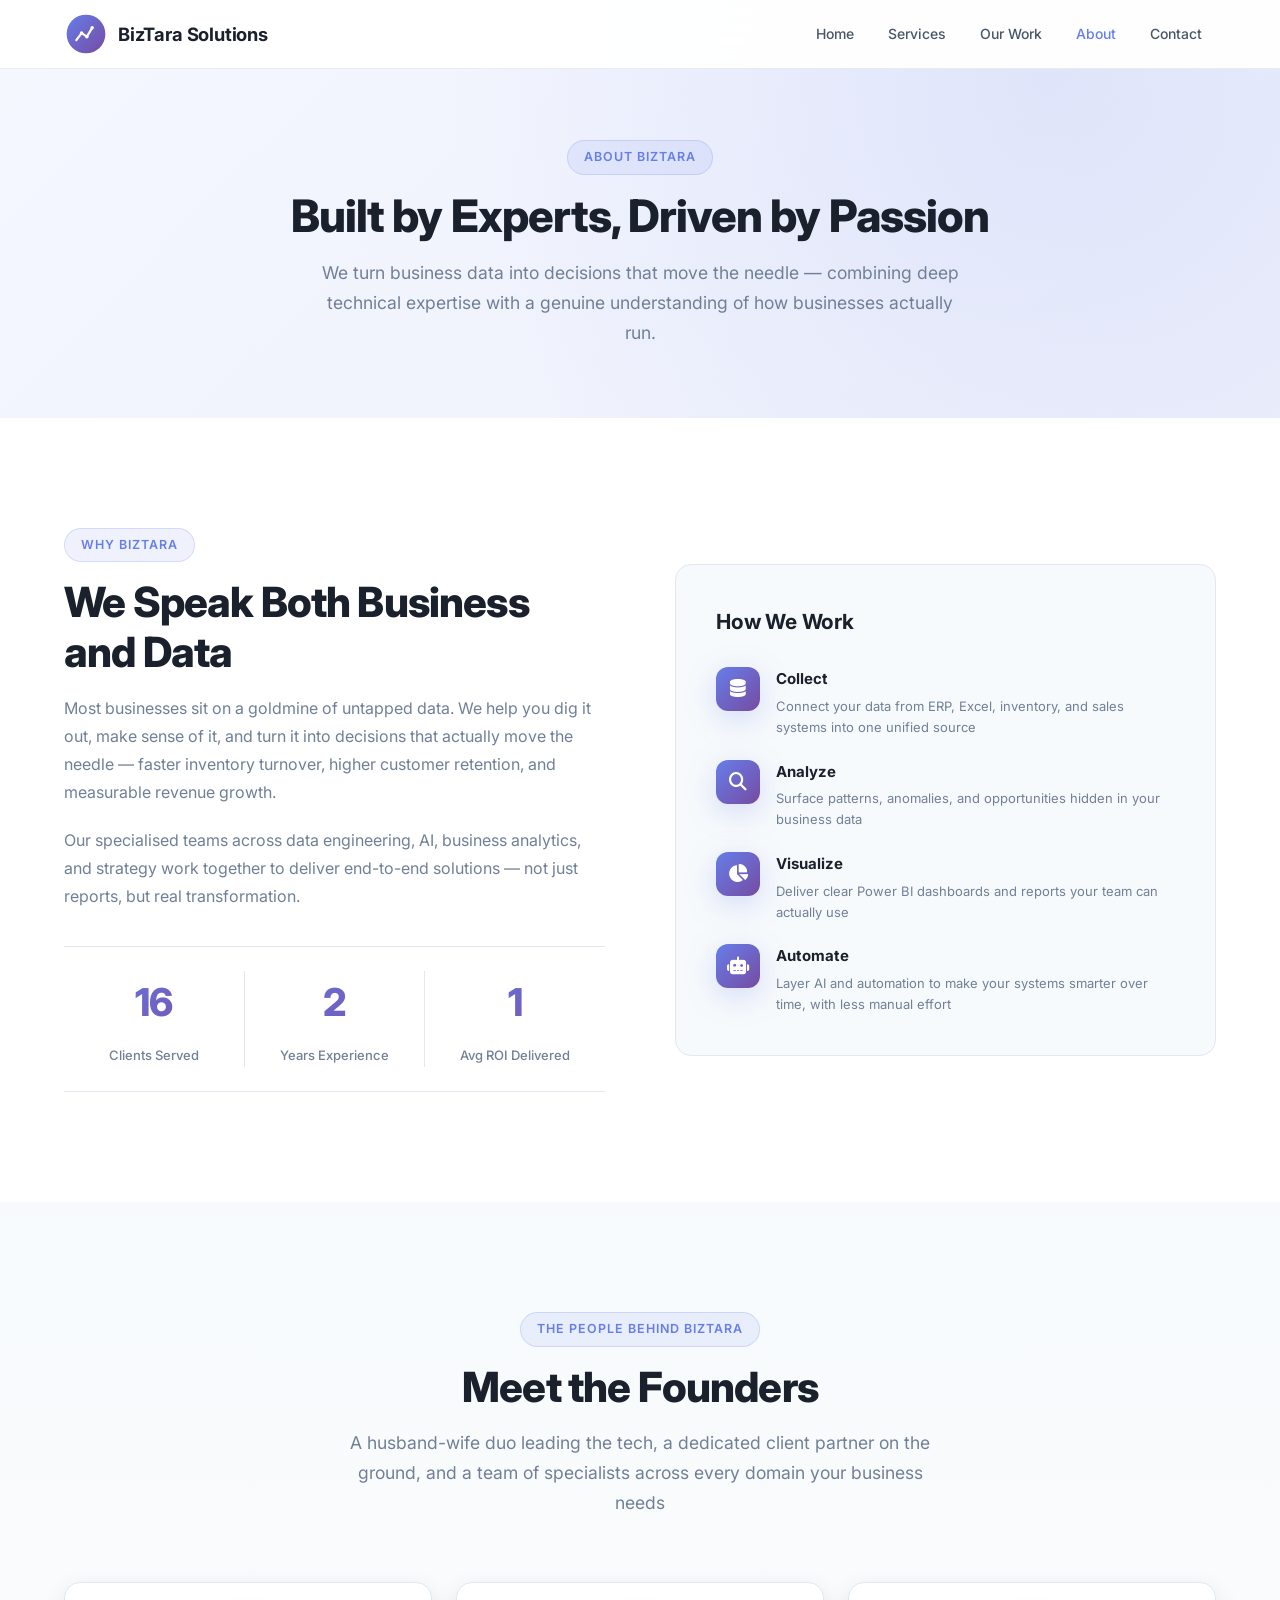
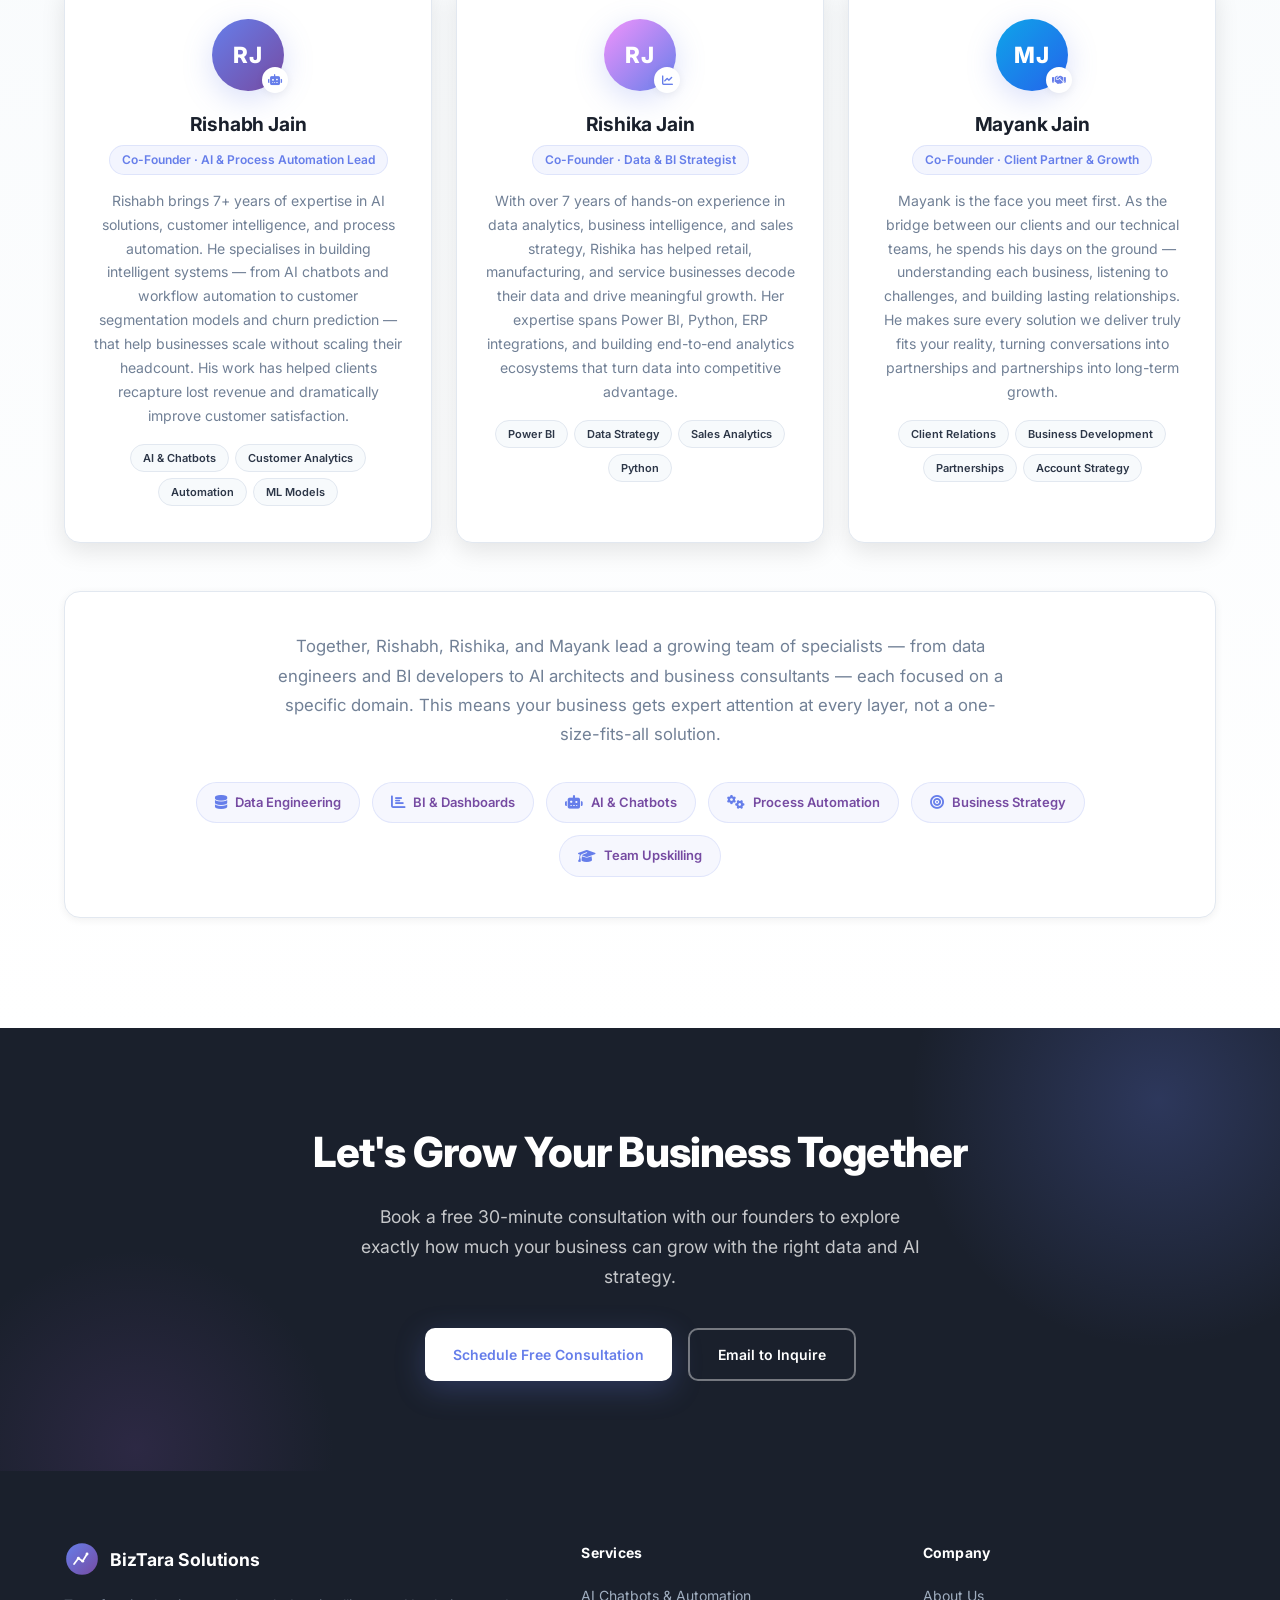
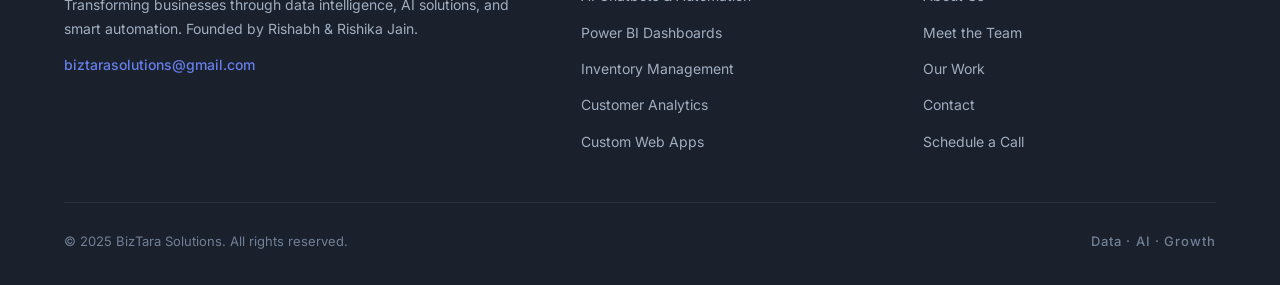
==== about.html @ c21afff1 "Split single-page site into 5 dedicated pages - New pages: services.html, work.html, about.html, con" ====
<!DOCTYPE html>
<html lang="en">
<head>
    <meta charset="UTF-8">
    <meta name="viewport" content="width=device-width, initial-scale=1.0">
    <title>About - BizTara Solutions</title>
    <meta name="description" content="Meet BizTara Solutions — founded by Rishabh, Rishika & Mayank Jain. A husband-wife tech duo and a dedicated client partner, backed by specialists in data, AI, BI, and automation.">
    <meta name="keywords" content="about BizTara, Rishabh Jain, Rishika Jain, Mayank Jain, data team, business intelligence experts, AI consultants">

    <meta property="og:type" content="website">
    <meta property="og:url" content="https://biztarasolutions.com/about.html">
    <meta property="og:title" content="About - BizTara Solutions">
    <meta property="og:description" content="Built by experts, driven by passion — the people and approach behind BizTara Solutions.">
    <meta property="og:site_name" content="BizTara Solutions">

    <link rel="icon" type="image/svg+xml" href="assets/logo.svg">
    <link rel="canonical" href="https://biztarasolutions.com/about.html">

    <link rel="stylesheet" href="css/style.css">
    <link href="https://fonts.googleapis.com/css2?family=Inter:wght@300;400;500;600;700;800&display=swap" rel="stylesheet">
    <link rel="stylesheet" href="https://cdnjs.cloudflare.com/ajax/libs/font-awesome/6.4.0/css/all.min.css">
</head>
<body>

    <!-- Navigation -->
    <nav class="navbar">
        <div class="nav-container">
            <a href="index.html" class="nav-logo">
                <div class="logo-icon">
                    <svg width="44" height="44" viewBox="0 0 50 50" xmlns="http://www.w3.org/2000/svg">
                        <defs>
                            <linearGradient id="navLogoGrad" x1="0%" y1="0%" x2="100%" y2="100%">
                                <stop offset="0%" style="stop-color:#667eea"/>
                                <stop offset="100%" style="stop-color:#764ba2"/>
                            </linearGradient>
                        </defs>
                        <circle cx="25" cy="25" r="22" fill="url(#navLogoGrad)"/>
                        <path d="M14 32 L20 24 L26 28 L32 18" stroke="#ffffff" stroke-width="2.5" fill="none" stroke-linecap="round" stroke-linejoin="round"/>
                        <circle cx="20" cy="24" r="2" fill="#ffffff"/>
                        <circle cx="26" cy="28" r="2" fill="#ffffff"/>
                        <circle cx="32" cy="18" r="2" fill="#ffffff"/>
                    </svg>
                </div>
                <span class="company-name">BizTara Solutions</span>
            </a>
            <ul class="nav-menu">
                <li class="nav-item"><a href="index.html" class="nav-link">Home</a></li>
                <li class="nav-item"><a href="services.html" class="nav-link">Services</a></li>
                <li class="nav-item"><a href="work.html" class="nav-link">Our Work</a></li>
                <li class="nav-item"><a href="about.html" class="nav-link active">About</a></li>
                <li class="nav-item"><a href="contact.html" class="nav-link">Contact</a></li>
            </ul>
            <div class="nav-toggle">
                <span class="bar"></span>
                <span class="bar"></span>
                <span class="bar"></span>
            </div>
        </div>
    </nav>

    <!-- Page Hero -->
    <section class="page-hero">
        <div class="container">
            <div class="section-badge">About BizTara</div>
            <h1>Built by Experts, Driven by Passion</h1>
            <p>We turn business data into decisions that move the needle — combining deep technical expertise with a genuine understanding of how businesses actually run.</p>
        </div>
    </section>

    <!-- About Section -->
    <section id="about" class="about">
        <div class="container">
            <div class="about-content">
                <div class="about-text">
                    <div class="section-badge">Why BizTara</div>
                    <h2 class="section-title">We Speak Both Business and Data</h2>
                    <p class="about-description">
                        Most businesses sit on a goldmine of untapped data. We help you dig it out, make sense of it,
                        and turn it into decisions that actually move the needle — faster inventory turnover,
                        higher customer retention, and measurable revenue growth.
                    </p>
                    <p class="about-description">
                        Our specialised teams across data engineering, AI, business analytics, and strategy work
                        together to deliver end-to-end solutions — not just reports, but real transformation.
                    </p>
                    <div class="about-stats">
                        <div class="stat-item">
                            <span class="stat-number">50+</span>
                            <span class="stat-label">Clients Served</span>
                        </div>
                        <div class="stat-item">
                            <span class="stat-number">7+</span>
                            <span class="stat-label">Years Experience</span>
                        </div>
                        <div class="stat-item">
                            <span class="stat-number">3x</span>
                            <span class="stat-label">Avg ROI Delivered</span>
                        </div>
                    </div>
                </div>

                <div class="about-visual">
                    <div class="about-card">
                        <h3>How We Work</h3>
                        <div class="approach-steps">
                            <div class="step">
                                <div class="step-icon"><i class="fas fa-database"></i></div>
                                <div class="step-content">
                                    <h4>Collect</h4>
                                    <p>Connect your data from ERP, Excel, inventory, and sales systems into one unified source</p>
                                </div>
                            </div>
                            <div class="step">
                                <div class="step-icon"><i class="fas fa-search"></i></div>
                                <div class="step-content">
                                    <h4>Analyze</h4>
                                    <p>Surface patterns, anomalies, and opportunities hidden in your business data</p>
                                </div>
                            </div>
                            <div class="step">
                                <div class="step-icon"><i class="fas fa-chart-pie"></i></div>
                                <div class="step-content">
                                    <h4>Visualize</h4>
                                    <p>Deliver clear Power BI dashboards and reports your team can actually use</p>
                                </div>
                            </div>
                            <div class="step">
                                <div class="step-icon"><i class="fas fa-robot"></i></div>
                                <div class="step-content">
                                    <h4>Automate</h4>
                                    <p>Layer AI and automation to make your systems smarter over time, with less manual effort</p>
                                </div>
                            </div>
                        </div>
                    </div>
                </div>
            </div>
        </div>
    </section>

    <!-- Founders & Team Section -->
    <section id="team" class="founders">
        <div class="container">
            <div class="section-header">
                <div class="section-badge">The People Behind BizTara</div>
                <h2 class="section-title">Meet the Founders</h2>
                <p class="section-subtitle">
                    A husband-wife duo leading the tech, a dedicated client partner on the ground, and a team of specialists across every domain your business needs
                </p>
            </div>

            <div class="founders-grid">
                <div class="founder-card">
                    <div class="founder-avatar">
                        <div class="avatar-initials">RJ</div>
                        <div class="founder-badge-icon"><i class="fas fa-robot"></i></div>
                    </div>
                    <div class="founder-info">
                        <h3>Rishabh Jain</h3>
                        <span class="founder-title">Co-Founder · AI & Process Automation Lead</span>
                        <p class="founder-bio">
                            Rishabh brings 7+ years of expertise in AI solutions, customer intelligence, and process automation.
                            He specialises in building intelligent systems — from AI chatbots and workflow automation to customer
                            segmentation models and churn prediction — that help businesses scale without scaling their headcount.
                            His work has helped clients recapture lost revenue and dramatically improve customer satisfaction.
                        </p>
                        <div class="founder-skills">
                            <span>AI & Chatbots</span>
                            <span>Customer Analytics</span>
                            <span>Automation</span>
                            <span>ML Models</span>
                        </div>
                    </div>
                </div>

                <div class="founder-card">
                    <div class="founder-avatar">
                        <div class="avatar-initials ri">RJ</div>
                        <div class="founder-badge-icon"><i class="fas fa-chart-line"></i></div>
                    </div>
                    <div class="founder-info">
                        <h3>Rishika Jain</h3>
                        <span class="founder-title">Co-Founder · Data & BI Strategist</span>
                        <p class="founder-bio">
                            With over 7 years of hands-on experience in data analytics, business intelligence, and sales strategy,
                            Rishika has helped retail, manufacturing, and service businesses decode their data and drive meaningful
                            growth. Her expertise spans Power BI, Python, ERP integrations, and building end-to-end analytics
                            ecosystems that turn data into competitive advantage.
                        </p>
                        <div class="founder-skills">
                            <span>Power BI</span>
                            <span>Data Strategy</span>
                            <span>Sales Analytics</span>
                            <span>Python</span>
                        </div>
                    </div>
                </div>

                <div class="founder-card">
                    <div class="founder-avatar">
                        <div class="avatar-initials ma">MJ</div>
                        <div class="founder-badge-icon"><i class="fas fa-handshake"></i></div>
                    </div>
                    <div class="founder-info">
                        <h3>Mayank Jain</h3>
                        <span class="founder-title">Co-Founder · Client Partner & Growth</span>
                        <p class="founder-bio">
                            Mayank is the face you meet first. As the bridge between our clients and our technical teams,
                            he spends his days on the ground — understanding each business, listening to challenges, and
                            building lasting relationships. He makes sure every solution we deliver truly fits your reality,
                            turning conversations into partnerships and partnerships into long-term growth.
                        </p>
                        <div class="founder-skills">
                            <span>Client Relations</span>
                            <span>Business Development</span>
                            <span>Partnerships</span>
                            <span>Account Strategy</span>
                        </div>
                    </div>
                </div>
            </div>

            <div class="team-intro">
                <p class="team-intro-text">
                    Together, Rishabh, Rishika, and Mayank lead a growing team of specialists — from data engineers and
                    BI developers to AI architects and business consultants — each focused on a specific domain. This means
                    your business gets expert attention at every layer, not a one-size-fits-all solution.
                </p>
                <div class="team-domains">
                    <div class="domain-chip"><i class="fas fa-database"></i> Data Engineering</div>
                    <div class="domain-chip"><i class="fas fa-chart-bar"></i> BI & Dashboards</div>
                    <div class="domain-chip"><i class="fas fa-robot"></i> AI & Chatbots</div>
                    <div class="domain-chip"><i class="fas fa-cogs"></i> Process Automation</div>
                    <div class="domain-chip"><i class="fas fa-bullseye"></i> Business Strategy</div>
                    <div class="domain-chip"><i class="fas fa-graduation-cap"></i> Team Upskilling</div>
                </div>
            </div>
        </div>
    </section>

    <!-- CTA Section -->
    <section class="consultation-cta">
        <div class="container">
            <div class="cta-content">
                <h2>Let's Grow Your Business Together</h2>
                <p>Book a free 30-minute consultation with our founders to explore exactly how much your business can grow with the right data and AI strategy.</p>
                <div class="cta-buttons">
                    <a href="contact.html#booking-embed" class="btn btn-primary">Schedule Free Consultation</a>
                    <a href="mailto:biztarasolutions@gmail.com" class="btn btn-secondary">Email to Inquire</a>
                </div>
            </div>
        </div>
    </section>

    <!-- Footer -->
    <footer class="footer">
        <div class="container">
            <div class="footer-content">
                <div class="footer-section footer-brand">
                    <div class="footer-logo">
                        <svg width="36" height="36" viewBox="0 0 50 50" xmlns="http://www.w3.org/2000/svg">
                            <defs>
                                <linearGradient id="footerLogoGrad" x1="0%" y1="0%" x2="100%" y2="100%">
                                    <stop offset="0%" style="stop-color:#667eea"/>
                                    <stop offset="100%" style="stop-color:#764ba2"/>
                                </linearGradient>
                            </defs>
                            <circle cx="25" cy="25" r="22" fill="url(#footerLogoGrad)"/>
                            <path d="M14 32 L20 24 L26 28 L32 18" stroke="#ffffff" stroke-width="2.5" fill="none" stroke-linecap="round" stroke-linejoin="round"/>
                            <circle cx="20" cy="24" r="2" fill="#ffffff"/>
                            <circle cx="26" cy="28" r="2" fill="#ffffff"/>
                            <circle cx="32" cy="18" r="2" fill="#ffffff"/>
                        </svg>
                        <span>BizTara Solutions</span>
                    </div>
                    <p class="footer-description">
                        Transforming businesses through data intelligence, AI solutions, and smart automation.
                        Founded by Rishabh & Rishika Jain.
                    </p>
                    <p class="footer-email">biztarasolutions@gmail.com</p>
                </div>

                <div class="footer-section">
                    <h3>Services</h3>
                    <ul class="footer-links">
                        <li><a href="services.html">AI Chatbots & Automation</a></li>
                        <li><a href="services.html">Power BI Dashboards</a></li>
                        <li><a href="services.html">Inventory Management</a></li>
                        <li><a href="services.html">Customer Analytics</a></li>
                        <li><a href="services.html">Custom Web Apps</a></li>
                    </ul>
                </div>

                <div class="footer-section">
                    <h3>Company</h3>
                    <ul class="footer-links">
                        <li><a href="about.html">About Us</a></li>
                        <li><a href="about.html#team">Meet the Team</a></li>
                        <li><a href="work.html">Our Work</a></li>
                        <li><a href="contact.html">Contact</a></li>
                        <li><a href="contact.html#booking-embed">Schedule a Call</a></li>
                    </ul>
                </div>
            </div>

            <div class="footer-bottom">
                <p>&copy; 2025 BizTara Solutions. All rights reserved.</p>
                <p class="footer-tagline">Data · AI · Growth</p>
            </div>
        </div>
    </footer>

    <!-- JavaScript -->
    <script src="js/script.js"></script>
</body>
</html>
---- css/style.css ----
/* =============================================
   RESET & BASE
   ============================================= */
* {
    margin: 0;
    padding: 0;
    box-sizing: border-box;
}

:root {
    --primary: #667eea;
    --primary-dark: #764ba2;
    --accent: #f093fb;
    --dark: #1a202c;
    --dark-2: #2d3748;
    --text: #4a5568;
    --text-light: #718096;
    --border: #e2e8f0;
    --bg-light: #f7fafc;
    --bg-white: #ffffff;
    --shadow-sm: 0 2px 8px rgba(0,0,0,0.06);
    --shadow-md: 0 8px 24px rgba(0,0,0,0.10);
    --shadow-lg: 0 20px 48px rgba(0,0,0,0.14);
    --shadow-purple: 0 8px 30px rgba(102,126,234,0.25);
    --grad: linear-gradient(135deg, #667eea, #764ba2);
    --grad-accent: linear-gradient(135deg, #f093fb, #667eea);
    --transition: all 0.3s cubic-bezier(0.4, 0, 0.2, 1);
    --radius: 16px;
    --radius-sm: 10px;
}

html { scroll-behavior: smooth; }

body {
    font-family: 'Inter', -apple-system, BlinkMacSystemFont, 'Segoe UI', sans-serif;
    line-height: 1.65;
    color: var(--text);
    overflow-x: hidden;
    background: var(--bg-white);
}

.container {
    max-width: 1200px;
    margin: 0 auto;
    padding: 0 24px;
}

/* =============================================
   TYPOGRAPHY HELPERS
   ============================================= */
.gradient-text {
    background: var(--grad);
    -webkit-background-clip: text;
    -webkit-text-fill-color: transparent;
    background-clip: text;
}

.section-badge {
    display: inline-block;
    background: rgba(102,126,234,0.10);
    color: var(--primary);
    font-size: 0.78rem;
    font-weight: 600;
    letter-spacing: 0.08em;
    text-transform: uppercase;
    padding: 6px 16px;
    border-radius: 50px;
    margin-bottom: 16px;
    border: 1px solid rgba(102,126,234,0.20);
}

.section-header {
    text-align: center;
    margin-bottom: 64px;
}

.section-title {
    font-size: 2.6rem;
    font-weight: 800;
    color: var(--dark);
    margin-bottom: 16px;
    letter-spacing: -0.02em;
    line-height: 1.2;
}

.section-subtitle {
    font-size: 1.1rem;
    color: var(--text-light);
    max-width: 580px;
    margin: 0 auto;
    line-height: 1.7;
}

/* =============================================
   BUTTONS
   ============================================= */
.btn {
    display: inline-flex;
    align-items: center;
    gap: 8px;
    padding: 13px 28px;
    border-radius: var(--radius-sm);
    text-decoration: none;
    font-weight: 600;
    font-size: 14px;
    transition: var(--transition);
    cursor: pointer;
    border: none;
    position: relative;
    overflow: hidden;
}

.btn-primary {
    background: var(--grad);
    color: white;
    box-shadow: var(--shadow-purple);
}
.btn-primary:hover {
    transform: translateY(-2px);
    box-shadow: 0 12px 40px rgba(102,126,234,0.40);
}

.btn-secondary {
    background: transparent;
    color: var(--primary);
    border: 2px solid var(--primary);
}
.btn-secondary:hover {
    background: var(--primary);
    color: white;
    transform: translateY(-2px);
}

.btn-full { width: 100%; justify-content: center; }

/* =============================================
   NAVBAR
   ============================================= */
.navbar {
    position: fixed;
    top: 0;
    width: 100%;
    background: rgba(255, 255, 255, 0.92);
    backdrop-filter: blur(16px);
    -webkit-backdrop-filter: blur(16px);
    border-bottom: 1px solid rgba(226,232,240,0.8);
    z-index: 1000;
    transition: var(--transition);
}

.nav-container {
    max-width: 1200px;
    margin: 0 auto;
    padding: 0 24px;
    display: flex;
    justify-content: space-between;
    align-items: center;
    height: 68px;
}

.nav-logo {
    display: flex;
    align-items: center;
    gap: 10px;
    text-decoration: none;
}

.logo-icon {
    display: flex;
    align-items: center;
    justify-content: center;
}

.company-name {
    font-size: 1.15rem;
    font-weight: 700;
    color: var(--dark);
    letter-spacing: -0.01em;
}

.nav-menu {
    display: flex;
    list-style: none;
    gap: 6px;
}

.nav-link {
    display: block;
    padding: 7px 14px;
    text-decoration: none;
    color: var(--text);
    font-weight: 500;
    font-size: 14px;
    border-radius: 8px;
    transition: var(--transition);
}
.nav-link:hover {
    color: var(--primary);
    background: rgba(102,126,234,0.07);
}

.nav-toggle {
    display: none;
    flex-direction: column;
    cursor: pointer;
    gap: 5px;
    padding: 4px;
}
.bar {
    width: 24px;
    height: 2.5px;
    background: var(--dark-2);
    border-radius: 2px;
    transition: var(--transition);
}

/* =============================================
   HERO
   ============================================= */
.hero {
    min-height: 100vh;
    display: flex;
    align-items: center;
    background: linear-gradient(160deg, #f0f4ff 0%, #faf5ff 50%, #f7fafc 100%);
    padding-top: 80px;
    position: relative;
    overflow: hidden;
}

.hero::before {
    content: '';
    position: absolute;
    top: -200px;
    right: -200px;
    width: 600px;
    height: 600px;
    background: radial-gradient(circle, rgba(102,126,234,0.12) 0%, transparent 70%);
    pointer-events: none;
}

.hero::after {
    content: '';
    position: absolute;
    bottom: -100px;
    left: -100px;
    width: 400px;
    height: 400px;
    background: radial-gradient(circle, rgba(118,75,162,0.08) 0%, transparent 70%);
    pointer-events: none;
}

.hero-container {
    max-width: 1200px;
    margin: 0 auto;
    padding: 60px 24px;
    display: grid;
    grid-template-columns: 1fr 1fr;
    gap: 70px;
    align-items: center;
    position: relative;
    z-index: 1;
}

.hero-badge {
    display: inline-flex;
    align-items: center;
    gap: 8px;
    background: rgba(102,126,234,0.08);
    border: 1px solid rgba(102,126,234,0.2);
    color: var(--primary);
    font-size: 0.78rem;
    font-weight: 600;
    padding: 6px 16px;
    border-radius: 50px;
    margin-bottom: 24px;
    letter-spacing: 0.04em;
}

.badge-dot {
    width: 7px;
    height: 7px;
    border-radius: 50%;
    background: var(--primary);
    animation: pulse-dot 2s infinite;
}

@keyframes pulse-dot {
    0%, 100% { opacity: 1; transform: scale(1); }
    50% { opacity: 0.5; transform: scale(0.8); }
}

.hero-title {
    font-size: 3.4rem;
    font-weight: 800;
    line-height: 1.15;
    color: var(--dark);
    margin-bottom: 22px;
    letter-spacing: -0.03em;
}

.hero-description {
    font-size: 1.15rem;
    color: var(--text-light);
    margin-bottom: 36px;
    line-height: 1.7;
}

.hero-buttons {
    display: flex;
    gap: 14px;
    flex-wrap: wrap;
    margin-bottom: 48px;
}

.hero-stats {
    display: flex;
    align-items: center;
    gap: 0;
    padding: 20px 24px;
    background: white;
    border-radius: var(--radius);
    box-shadow: var(--shadow-md);
    border: 1px solid var(--border);
}

.hero-stat {
    display: flex;
    flex-direction: column;
    align-items: center;
    flex: 1;
}

.hero-stat-number {
    font-size: 1.8rem;
    font-weight: 800;
    background: var(--grad);
    -webkit-background-clip: text;
    -webkit-text-fill-color: transparent;
    background-clip: text;
    line-height: 1;
    margin-bottom: 4px;
}

.hero-stat-label {
    font-size: 0.75rem;
    color: var(--text-light);
    font-weight: 500;
    text-align: center;
}

.hero-stat-divider {
    width: 1px;
    height: 40px;
    background: var(--border);
    margin: 0 4px;
}

/* Dashboard Preview (Hero Visual) */
.hero-visual {
    position: relative;
}

.dashboard-preview {
    background: white;
    border-radius: 20px;
    padding: 24px;
    box-shadow: 0 24px 64px rgba(102,126,234,0.18), 0 4px 16px rgba(0,0,0,0.06);
    border: 1px solid rgba(102,126,234,0.12);
    animation: floatCard 6s ease-in-out infinite;
}

@keyframes floatCard {
    0%, 100% { transform: translateY(0px); }
    50% { transform: translateY(-10px); }
}

.dashboard-header {
    display: flex;
    justify-content: space-between;
    align-items: center;
    margin-bottom: 20px;
    padding-bottom: 16px;
    border-bottom: 1px solid var(--border);
}

.dashboard-title {
    font-size: 13px;
    font-weight: 600;
    color: var(--dark);
}

.dashboard-dots {
    display: flex;
    gap: 5px;
}
.dashboard-dots span {
    width: 8px;
    height: 8px;
    border-radius: 50%;
    background: var(--primary);
    opacity: 0.5;
}

.dashboard-kpis {
    display: grid;
    grid-template-columns: repeat(3, 1fr);
    gap: 12px;
    margin-bottom: 20px;
}

.kpi-card {
    background: var(--bg-light);
    border-radius: 10px;
    padding: 12px;
    display: flex;
    flex-direction: column;
    gap: 4px;
    border: 1px solid var(--border);
}

.kpi-label {
    font-size: 10px;
    color: var(--text-light);
    font-weight: 500;
    text-transform: uppercase;
    letter-spacing: 0.04em;
}

.kpi-value {
    font-size: 1.1rem;
    font-weight: 700;
    color: var(--dark);
}

.kpi-change {
    font-size: 11px;
    font-weight: 600;
    display: flex;
    align-items: center;
    gap: 3px;
}
.kpi-change.positive { color: #38a169; }
.kpi-change.negative { color: #38a169; }

.chart-container {
    display: flex;
    gap: 10px;
    height: 130px;
    align-items: flex-end;
    margin-bottom: 16px;
}

.chart-y-axis {
    display: flex;
    flex-direction: column;
    justify-content: space-between;
    font-size: 9px;
    color: var(--text-light);
    width: 28px;
    text-align: right;
    padding-right: 6px;
    border-right: 1px solid var(--border);
    height: 100%;
}

.chart-bars-wrapper {
    display: flex;
    gap: 8px;
    flex: 1;
    align-items: flex-end;
    height: 100%;
}

.chart-bar-item {
    flex: 1;
    display: flex;
    flex-direction: column;
    align-items: center;
    gap: 5px;
    height: 100%;
    justify-content: flex-end;
}

.bar-container {
    width: 100%;
    flex: 1;
    display: flex;
    align-items: flex-end;
}

.bar {
    width: 100%;
    background: var(--grad);
    border-radius: 4px 4px 0 0;
    animation: growBar 0.9s ease-out;
    opacity: 0.75;
}

.bar.bar-accent {
    opacity: 1;
    box-shadow: 0 4px 16px rgba(102,126,234,0.4);
}

.bar-label {
    font-size: 9px;
    color: var(--text-light);
    font-weight: 500;
}

@keyframes growBar {
    from { height: 0 !important; opacity: 0; }
    to { opacity: 1; }
}

.dashboard-footer {
    display: flex;
    gap: 12px;
    padding-top: 14px;
    border-top: 1px solid var(--border);
}

.metric {
    flex: 1;
    display: flex;
    flex-direction: column;
    gap: 3px;
}

.metric-label {
    font-size: 9px;
    color: var(--text-light);
    text-transform: uppercase;
    letter-spacing: 0.05em;
    font-weight: 600;
}

.metric-value {
    font-size: 12px;
    font-weight: 700;
    color: var(--dark);
}

.trend-up { color: #38a169; }

/* Floating pills */
.floating-pill {
    position: absolute;
    background: white;
    border-radius: 50px;
    padding: 8px 16px;
    font-size: 12px;
    font-weight: 600;
    color: var(--dark);
    box-shadow: var(--shadow-md);
    border: 1px solid var(--border);
    display: flex;
    align-items: center;
    gap: 8px;
    white-space: nowrap;
}

.floating-pill i { color: var(--primary); }

.pill-1 {
    top: -16px;
    right: 20px;
    animation: floatPill1 4s ease-in-out infinite;
}

.pill-2 {
    bottom: -16px;
    left: 10px;
    animation: floatPill2 4s ease-in-out infinite 2s;
}

@keyframes floatPill1 {
    0%, 100% { transform: translateY(0); }
    50% { transform: translateY(-8px); }
}
@keyframes floatPill2 {
    0%, 100% { transform: translateY(0); }
    50% { transform: translateY(-6px); }
}

/* =============================================
   SERVICES
   ============================================= */
.services {
    padding: 110px 0;
    background: white;
}

.services-grid {
    display: grid;
    grid-template-columns: repeat(3, 1fr);
    gap: 28px;
}

.service-card {
    background: white;
    border-radius: var(--radius);
    padding: 36px 32px;
    box-shadow: var(--shadow-sm);
    border: 1px solid var(--border);
    transition: var(--transition);
    position: relative;
    overflow: hidden;
}

.service-card::before {
    content: '';
    position: absolute;
    top: 0; left: 0; right: 0;
    height: 3px;
    background: var(--grad);
    transform: scaleX(0);
    transform-origin: left;
    transition: transform 0.4s ease;
}

.service-card:hover {
    transform: translateY(-6px);
    box-shadow: 0 20px 50px rgba(102,126,234,0.14);
    border-color: rgba(102,126,234,0.25);
}

.service-card:hover::before {
    transform: scaleX(1);
}

.service-icon {
    width: 56px;
    height: 56px;
    border-radius: 14px;
    display: flex;
    align-items: center;
    justify-content: center;
    margin-bottom: 20px;
    font-size: 22px;
    color: white;
}

.icon-1 { background: linear-gradient(135deg, #667eea, #764ba2); }
.icon-2 { background: linear-gradient(135deg, #f093fb, #f5576c); }
.icon-3 { background: linear-gradient(135deg, #4facfe, #00f2fe); }
.icon-4 { background: linear-gradient(135deg, #43e97b, #38f9d7); }
.icon-5 { background: linear-gradient(135deg, #fa709a, #fee140); }
.icon-6 { background: linear-gradient(135deg, #a18cd1, #fbc2eb); }
.icon-7 { background: linear-gradient(135deg, #0ea5e9, #2563eb); }

.service-card h3 {
    font-size: 1.15rem;
    font-weight: 700;
    color: var(--dark);
    margin-bottom: 12px;
    letter-spacing: -0.01em;
}

.service-card p {
    color: var(--text-light);
    font-size: 0.9rem;
    margin-bottom: 20px;
    line-height: 1.65;
}

.service-features {
    list-style: none;
    border-top: 1px solid var(--border);
    padding-top: 16px;
    display: flex;
    flex-direction: column;
    gap: 8px;
}

.service-features li {
    color: var(--text);
    font-size: 13px;
    display: flex;
    align-items: center;
    gap: 8px;
}

.service-features li i {
    color: var(--primary);
    font-size: 11px;
    flex-shrink: 0;
}

/* =============================================
   PORTFOLIO
   ============================================= */
.portfolio {
    padding: 110px 0;
    background: linear-gradient(180deg, #f7fafc 0%, white 100%);
}

.portfolio-grid {
    display: grid;
    grid-template-columns: 1.5fr 1fr 1fr;
    gap: 28px;
    align-items: start;
}

.portfolio-card {
    background: white;
    border-radius: var(--radius);
    overflow: hidden;
    box-shadow: var(--shadow-md);
    border: 1px solid var(--border);
    transition: var(--transition);
}

.portfolio-card:hover {
    transform: translateY(-6px);
    box-shadow: var(--shadow-lg);
}

.portfolio-card-header {
    padding: 20px 24px 0;
    display: flex;
    justify-content: space-between;
    align-items: flex-start;
}

.portfolio-tag {
    font-size: 11px;
    font-weight: 600;
    color: var(--primary);
    background: rgba(102,126,234,0.08);
    border: 1px solid rgba(102,126,234,0.15);
    padding: 4px 12px;
    border-radius: 50px;
    letter-spacing: 0.04em;
}

.portfolio-client {
    font-size: 13px;
    font-weight: 700;
    color: var(--dark-2);
}

/* Mockup styles */
.portfolio-mockup {
    margin: 16px;
    border-radius: 12px;
    overflow: hidden;
    border: 1px solid var(--border);
    background: var(--bg-light);
}

.mockup-topbar {
    background: var(--dark);
    padding: 10px 14px;
    display: flex;
    justify-content: space-between;
    align-items: center;
}

.mockup-title {
    font-size: 11px;
    color: rgba(255,255,255,0.8);
    font-weight: 500;
}

.mockup-controls {
    display: flex;
    gap: 5px;
}
.mockup-controls span {
    width: 8px;
    height: 8px;
    border-radius: 50%;
    background: rgba(255,255,255,0.25);
}

/* Sales mockup */
.mockup-kpi-row {
    display: grid;
    grid-template-columns: repeat(4, 1fr);
    gap: 1px;
    background: var(--border);
}

.mockup-kpi {
    background: white;
    padding: 12px;
    text-align: center;
}

.mockup-kpi.highlight { background: rgba(102,126,234,0.06); }

.mkpi-val {
    font-size: 13px;
    font-weight: 700;
    color: var(--dark);
    display: block;
    margin-bottom: 2px;
}

.mkpi-lbl {
    font-size: 9px;
    color: var(--text-light);
    font-weight: 500;
}

.mockup-chart-area {
    display: grid;
    grid-template-columns: 1fr auto;
    gap: 12px;
    padding: 14px;
    align-items: center;
}

.mockup-bar-chart {
    display: flex;
    gap: 6px;
    align-items: flex-end;
    height: 90px;
}

.mb {
    flex: 1;
    background: var(--grad);
    border-radius: 3px 3px 0 0;
    opacity: 0.6;
    position: relative;
    transition: opacity 0.3s;
}

.mb.active {
    opacity: 1;
    box-shadow: 0 4px 12px rgba(102,126,234,0.4);
}

.mb span {
    position: absolute;
    bottom: -18px;
    left: 50%;
    transform: translateX(-50%) rotate(-40deg);
    font-size: 7px;
    color: var(--text-light);
    white-space: nowrap;
    transform-origin: left;
}

.mockup-donut {
    display: flex;
    flex-direction: column;
    align-items: center;
    gap: 8px;
}

.mockup-donut svg {
    width: 80px;
    height: 80px;
}

.donut-legend {
    display: flex;
    flex-direction: column;
    gap: 3px;
}

.donut-legend span {
    font-size: 9px;
    color: var(--text);
    display: flex;
    align-items: center;
    gap: 4px;
}

.donut-legend i {
    width: 8px;
    height: 8px;
    border-radius: 2px;
    display: inline-block;
}

/* Segments mockup */
.mockup-segments {
    padding: 16px;
    display: flex;
    flex-direction: column;
    gap: 10px;
}

.seg-row {
    display: flex;
    align-items: center;
    gap: 8px;
}

.seg-label {
    font-size: 11px;
    font-weight: 500;
    color: var(--dark);
    width: 60px;
    flex-shrink: 0;
}

.seg-bar {
    flex: 1;
    height: 10px;
    background: var(--bg-light);
    border-radius: 5px;
    overflow: hidden;
    border: 1px solid var(--border);
}

.seg-fill {
    height: 100%;
    border-radius: 5px;
}
.s1 { background: var(--grad); }
.s2 { background: linear-gradient(135deg, #43e97b, #38f9d7); }
.s3 { background: linear-gradient(135deg, #fa709a, #fee140); }
.s4 { background: linear-gradient(135deg, #a0aec0, #718096); }

.seg-count {
    font-size: 11px;
    font-weight: 700;
    color: var(--dark);
    width: 30px;
    text-align: right;
}

.mockup-insight-box {
    margin: 0 14px 14px;
    background: rgba(102,126,234,0.06);
    border: 1px solid rgba(102,126,234,0.15);
    border-radius: 8px;
    padding: 10px 12px;
    font-size: 11px;
    color: var(--primary-dark);
    display: flex;
    align-items: flex-start;
    gap: 8px;
    line-height: 1.4;
}

.mockup-insight-box i { color: var(--primary); margin-top: 1px; flex-shrink: 0; }

/* Chat mockup */
.mockup-ai { padding-bottom: 4px; }

.chat-window {
    padding: 12px 14px;
    display: flex;
    flex-direction: column;
    gap: 8px;
    max-height: 200px;
    overflow: hidden;
}

.chat-msg {
    max-width: 85%;
    padding: 8px 12px;
    border-radius: 12px;
    font-size: 11px;
    line-height: 1.4;
}

.chat-msg.incoming {
    background: var(--bg-light);
    color: var(--dark);
    align-self: flex-start;
    border: 1px solid var(--border);
    border-bottom-left-radius: 4px;
}

.chat-msg.outgoing {
    background: var(--grad);
    color: white;
    align-self: flex-end;
    border-bottom-right-radius: 4px;
}

.bot-msg { display: flex; align-items: flex-start; gap: 6px; }
.bot-icon { font-size: 10px; margin-top: 1px; flex-shrink: 0; }

.chat-chip {
    display: inline-block;
    background: rgba(255,255,255,0.25);
    border: 1px solid rgba(255,255,255,0.4);
    border-radius: 50px;
    padding: 2px 8px;
    font-size: 10px;
    margin: 2px 2px 0;
    cursor: pointer;
}

/* Portfolio footer */
.portfolio-card-footer {
    padding: 16px 24px 20px;
    border-top: 1px solid var(--border);
}

.portfolio-result {
    font-size: 13px;
    font-weight: 600;
    color: #38a169;
    margin-bottom: 10px;
    display: flex;
    align-items: center;
    gap: 6px;
}

.portfolio-tags-row {
    display: flex;
    flex-wrap: wrap;
    gap: 6px;
}

.portfolio-tags-row span {
    font-size: 10px;
    background: var(--bg-light);
    border: 1px solid var(--border);
    color: var(--text);
    padding: 3px 10px;
    border-radius: 50px;
    font-weight: 500;
}

/* =============================================
   ABOUT
   ============================================= */
.about {
    padding: 110px 0;
    background: white;
}

.about-content {
    display: grid;
    grid-template-columns: 1fr 1fr;
    gap: 70px;
    align-items: center;
}

.about-text .section-title {
    text-align: left;
}

.about-description {
    font-size: 1rem;
    color: var(--text-light);
    margin-bottom: 20px;
    line-height: 1.75;
}

.about-stats {
    display: flex;
    gap: 0;
    margin-top: 36px;
    padding: 24px 0;
    border-top: 1px solid var(--border);
    border-bottom: 1px solid var(--border);
}

.stat-item {
    flex: 1;
    text-align: center;
}

.stat-item + .stat-item {
    border-left: 1px solid var(--border);
}

.stat-number {
    display: block;
    font-size: 2.4rem;
    font-weight: 800;
    background: var(--grad);
    -webkit-background-clip: text;
    -webkit-text-fill-color: transparent;
    background-clip: text;
    margin-bottom: 6px;
    letter-spacing: -0.02em;
}

.stat-label {
    font-size: 13px;
    color: var(--text-light);
    font-weight: 500;
}

.about-card {
    background: var(--bg-light);
    border-radius: var(--radius);
    padding: 40px;
    border: 1px solid var(--border);
}

.about-card h3 {
    font-size: 1.3rem;
    font-weight: 700;
    color: var(--dark);
    margin-bottom: 28px;
    letter-spacing: -0.01em;
}

.approach-steps {
    display: flex;
    flex-direction: column;
    gap: 22px;
}

.step {
    display: flex;
    gap: 16px;
    align-items: flex-start;
}

.step-icon {
    width: 44px;
    height: 44px;
    border-radius: 12px;
    background: var(--grad);
    color: white;
    display: flex;
    align-items: center;
    justify-content: center;
    font-size: 18px;
    flex-shrink: 0;
    box-shadow: var(--shadow-purple);
}

.step-content h4 {
    color: var(--dark);
    font-size: 15px;
    font-weight: 700;
    margin-bottom: 4px;
}

.step-content p {
    color: var(--text-light);
    font-size: 13px;
    line-height: 1.6;
}

/* =============================================
   FOUNDERS & TEAM
   ============================================= */
.founders {
    padding: 110px 0;
    background: linear-gradient(180deg, #f7fafc 0%, white 100%);
}

.founders-grid {
    display: grid;
    grid-template-columns: repeat(3, 1fr);
    gap: 24px;
    margin-bottom: 48px;
}

.founder-card {
    background: white;
    border-radius: var(--radius);
    padding: 36px 28px;
    box-shadow: var(--shadow-md);
    border: 1px solid var(--border);
    display: flex;
    flex-direction: column;
    align-items: center;
    text-align: center;
    gap: 18px;
    transition: var(--transition);
}

.founder-card:hover {
    transform: translateY(-4px);
    box-shadow: var(--shadow-lg);
    border-color: rgba(102,126,234,0.2);
}

.founder-avatar {
    position: relative;
    flex-shrink: 0;
}

.avatar-initials {
    width: 72px;
    height: 72px;
    border-radius: 50%;
    background: var(--grad);
    color: white;
    font-size: 1.4rem;
    font-weight: 800;
    display: flex;
    align-items: center;
    justify-content: center;
    box-shadow: var(--shadow-purple);
    letter-spacing: 1px;
}

.avatar-initials.ri {
    background: var(--grad-accent);
}

.avatar-initials.ma {
    background: linear-gradient(135deg, #0ea5e9, #2563eb);
}

.founder-badge-icon {
    position: absolute;
    bottom: -2px;
    right: -4px;
    width: 26px;
    height: 26px;
    border-radius: 50%;
    background: white;
    border: 2px solid white;
    box-shadow: var(--shadow-sm);
    display: flex;
    align-items: center;
    justify-content: center;
    font-size: 11px;
    color: var(--primary);
}

.founder-info h3 {
    font-size: 1.2rem;
    font-weight: 700;
    color: var(--dark);
    margin-bottom: 4px;
    letter-spacing: -0.01em;
}

.founder-title {
    font-size: 12px;
    font-weight: 600;
    color: var(--primary);
    background: rgba(102,126,234,0.08);
    padding: 4px 12px;
    border-radius: 50px;
    display: inline-block;
    margin-bottom: 14px;
    border: 1px solid rgba(102,126,234,0.15);
}

.founder-bio {
    font-size: 0.88rem;
    color: var(--text-light);
    line-height: 1.7;
    margin-bottom: 16px;
}

.founder-skills {
    display: flex;
    flex-wrap: wrap;
    gap: 6px;
    justify-content: center;
}

.founder-skills span {
    font-size: 11px;
    font-weight: 600;
    background: var(--bg-light);
    border: 1px solid var(--border);
    color: var(--dark-2);
    padding: 4px 12px;
    border-radius: 50px;
}

/* Team intro */
.team-intro {
    background: white;
    border-radius: var(--radius);
    padding: 40px 48px;
    text-align: center;
    border: 1px solid var(--border);
    box-shadow: var(--shadow-sm);
}

.team-intro-text {
    font-size: 1.05rem;
    color: var(--text-light);
    line-height: 1.75;
    max-width: 750px;
    margin: 0 auto 32px;
}

.team-domains {
    display: flex;
    flex-wrap: wrap;
    gap: 12px;
    justify-content: center;
}

.domain-chip {
    display: flex;
    align-items: center;
    gap: 8px;
    background: rgba(102,126,234,0.06);
    border: 1px solid rgba(102,126,234,0.15);
    color: var(--primary-dark);
    font-size: 13px;
    font-weight: 600;
    padding: 9px 18px;
    border-radius: 50px;
}

.domain-chip i {
    font-size: 14px;
    color: var(--primary);
}

/* =============================================
   TRENDING PROJECTS
   ============================================= */
.trending {
    padding: 110px 0;
    background: white;
}

.trending-grid {
    display: grid;
    grid-template-columns: repeat(3, 1fr);
    gap: 24px;
}

.trending-card {
    background: var(--bg-light);
    border-radius: var(--radius);
    padding: 32px 28px;
    border: 1px solid var(--border);
    transition: var(--transition);
    position: relative;
    overflow: hidden;
}

.trending-card::after {
    content: '';
    position: absolute;
    bottom: 0; left: 0; right: 0;
    height: 3px;
    background: var(--grad);
    transform: scaleX(0);
    transform-origin: left;
    transition: transform 0.4s ease;
}

.trending-card:hover {
    background: white;
    box-shadow: var(--shadow-md);
    transform: translateY(-4px);
    border-color: rgba(102,126,234,0.2);
}

.trending-card:hover::after {
    transform: scaleX(1);
}

.trending-number {
    font-size: 0.75rem;
    font-weight: 800;
    color: rgba(102,126,234,0.3);
    letter-spacing: 0.05em;
    margin-bottom: 12px;
    font-family: 'Inter', monospace;
}

.trending-icon {
    width: 48px;
    height: 48px;
    border-radius: 12px;
    background: var(--grad);
    color: white;
    display: flex;
    align-items: center;
    justify-content: center;
    font-size: 20px;
    margin-bottom: 16px;
    box-shadow: var(--shadow-purple);
}

.trending-card h3 {
    font-size: 1.05rem;
    font-weight: 700;
    color: var(--dark);
    margin-bottom: 10px;
    letter-spacing: -0.01em;
    line-height: 1.3;
}

.trending-card p {
    font-size: 0.875rem;
    color: var(--text-light);
    line-height: 1.65;
    margin-bottom: 18px;
}

.trending-tags {
    display: flex;
    gap: 6px;
    flex-wrap: wrap;
}

.trending-tags span {
    font-size: 10px;
    font-weight: 600;
    padding: 4px 10px;
    border-radius: 50px;
    background: white;
    border: 1px solid var(--border);
    color: var(--text);
}

.tag-hot {
    background: linear-gradient(135deg, #667eea, #764ba2) !important;
    color: white !important;
    border-color: transparent !important;
}

/* =============================================
   CTA SECTION
   ============================================= */
.consultation-cta {
    background: var(--dark);
    color: white;
    padding: 90px 0;
    position: relative;
    overflow: hidden;
}

.consultation-cta::before {
    content: '';
    position: absolute;
    top: -40%;
    right: -10%;
    width: 500px;
    height: 500px;
    background: radial-gradient(circle, rgba(102,126,234,0.25) 0%, transparent 70%);
    pointer-events: none;
}

.consultation-cta::after {
    content: '';
    position: absolute;
    bottom: -40%;
    left: -5%;
    width: 400px;
    height: 400px;
    background: radial-gradient(circle, rgba(118,75,162,0.20) 0%, transparent 70%);
    pointer-events: none;
}

.cta-content {
    text-align: center;
    position: relative;
    z-index: 1;
}

.consultation-cta h2 {
    font-size: 2.6rem;
    font-weight: 800;
    margin-bottom: 16px;
    letter-spacing: -0.02em;
}

.consultation-cta p {
    font-size: 1.1rem;
    opacity: 0.75;
    margin-bottom: 36px;
    max-width: 580px;
    margin-left: auto;
    margin-right: auto;
    line-height: 1.7;
}

.cta-buttons {
    display: flex;
    gap: 16px;
    justify-content: center;
    flex-wrap: wrap;
}

.consultation-cta .btn-primary {
    background: white;
    color: var(--primary);
}
.consultation-cta .btn-primary:hover {
    background: var(--bg-light);
}
.consultation-cta .btn-secondary {
    color: white;
    border-color: rgba(255,255,255,0.4);
}
.consultation-cta .btn-secondary:hover {
    background: rgba(255,255,255,0.1);
    border-color: white;
}

/* =============================================
   BOOKING EMBED
   ============================================= */
.booking-embed {
    background: var(--bg-light);
    padding: 48px 0;
    border-top: 1px solid var(--border);
}

.booking-embed-inner {
    max-width: 900px;
    margin: 0 auto;
}

.calendly-inline-widget {
    width: 100%;
    min-width: 320px;
    height: 700px;
    border: none;
    border-radius: var(--radius);
    overflow: hidden;
    box-shadow: var(--shadow-md);
}

/* =============================================
   CONTACT
   ============================================= */
.contact {
    padding: 110px 0;
    background: white;
}

.contact-content {
    display: grid;
    grid-template-columns: 1fr 1.4fr;
    gap: 70px;
    margin-top: 16px;
}

.contact-info h3 {
    font-size: 1.3rem;
    font-weight: 700;
    color: var(--dark);
    margin-bottom: 28px;
}

.contact-item {
    display: flex;
    align-items: flex-start;
    gap: 16px;
    margin-bottom: 24px;
}

.contact-item i {
    width: 42px;
    height: 42px;
    border-radius: 10px;
    background: var(--grad);
    color: white;
    display: flex;
    align-items: center;
    justify-content: center;
    font-size: 16px;
    flex-shrink: 0;
    box-shadow: var(--shadow-purple);
}

.contact-item h4 {
    color: var(--dark);
    font-weight: 600;
    font-size: 14px;
    margin-bottom: 4px;
}

.contact-item p {
    color: var(--text-light);
    font-size: 14px;
}

.contact-form {
    background: var(--bg-light);
    border-radius: var(--radius);
    padding: 40px;
    border: 1px solid var(--border);
}

.form-row {
    display: grid;
    grid-template-columns: 1fr 1fr;
    gap: 16px;
}

.form-group {
    margin-bottom: 20px;
}

.form-group label {
    display: block;
    color: var(--dark);
    font-weight: 600;
    font-size: 13px;
    margin-bottom: 8px;
}

.form-group input,
.form-group select,
.form-group textarea {
    width: 100%;
    padding: 12px 16px;
    border: 1.5px solid var(--border);
    border-radius: var(--radius-sm);
    font-family: inherit;
    font-size: 14px;
    transition: var(--transition);
    background: white;
    color: var(--dark);
}

.form-group input::placeholder,
.form-group textarea::placeholder {
    color: #a0aec0;
}

.form-group input:focus,
.form-group select:focus,
.form-group textarea:focus {
    outline: none;
    border-color: var(--primary);
    box-shadow: 0 0 0 3px rgba(102,126,234,0.12);
}

.form-group textarea {
    resize: vertical;
    min-height: 110px;
}

/* =============================================
   FOOTER
   ============================================= */
.footer {
    background: var(--dark);
    color: white;
    padding: 70px 0 32px;
}

.footer-content {
    display: grid;
    grid-template-columns: 1.6fr 1fr 1fr;
    gap: 48px;
    margin-bottom: 48px;
}

.footer-logo {
    display: flex;
    align-items: center;
    gap: 10px;
    margin-bottom: 16px;
}

.footer-logo span {
    font-size: 1.1rem;
    font-weight: 700;
    color: white;
}

.footer-description {
    color: #a0aec0;
    font-size: 0.875rem;
    line-height: 1.7;
    margin-bottom: 12px;
}

.footer-email {
    color: #667eea;
    font-size: 0.875rem;
    font-weight: 500;
}

.footer-section h3 {
    font-size: 14px;
    font-weight: 700;
    color: white;
    margin-bottom: 18px;
    letter-spacing: 0.02em;
}

.footer-links {
    list-style: none;
    display: flex;
    flex-direction: column;
    gap: 10px;
}

.footer-links a {
    color: #a0aec0;
    text-decoration: none;
    font-size: 14px;
    transition: var(--transition);
    display: inline-block;
}

.footer-links a:hover {
    color: white;
    transform: translateX(3px);
}

.footer-bottom {
    border-top: 1px solid rgba(255,255,255,0.08);
    padding-top: 28px;
    display: flex;
    justify-content: space-between;
    align-items: center;
}

.footer-bottom p {
    color: #718096;
    font-size: 13px;
}

.footer-tagline {
    font-size: 13px;
    color: #667eea;
    font-weight: 500;
    letter-spacing: 0.08em;
}

/* =============================================
   ANIMATIONS
   ============================================= */
.fade-in {
    opacity: 0;
    transform: translateY(24px);
    transition: opacity 0.6s ease, transform 0.6s ease;
}

.fade-in.visible {
    opacity: 1;
    transform: translateY(0);
}

.loading {
    display: inline-block;
    width: 16px;
    height: 16px;
    border: 2px solid rgba(255,255,255,0.4);
    border-radius: 50%;
    border-top-color: white;
    animation: spin 0.8s linear infinite;
}

@keyframes spin { to { transform: rotate(360deg); } }

/* Scroll to top */
.scroll-to-top {
    position: fixed;
    bottom: 28px;
    right: 28px;
    width: 46px;
    height: 46px;
    border-radius: 50%;
    background: var(--grad);
    border: none;
    color: white;
    cursor: pointer;
    box-shadow: var(--shadow-purple);
    opacity: 0;
    visibility: hidden;
    transition: var(--transition);
    z-index: 999;
    display: flex;
    align-items: center;
    justify-content: center;
    font-size: 15px;
}

.scroll-to-top.visible {
    opacity: 1;
    visibility: visible;
}

/* =============================================
   PROMISE BAND
   ============================================= */
.promise {
    background: var(--dark);
    color: white;
    padding: 90px 0;
    position: relative;
    overflow: hidden;
}

.promise::before {
    content: '';
    position: absolute;
    top: -40%;
    right: -8%;
    width: 480px;
    height: 480px;
    background: radial-gradient(circle, rgba(102,126,234,0.28), transparent 70%);
    pointer-events: none;
}

.promise-inner {
    position: relative;
    z-index: 1;
    display: grid;
    grid-template-columns: 1fr 1fr;
    gap: 56px;
    align-items: center;
}

.section-badge.light {
    background: rgba(255,255,255,0.10);
    color: #c7d2fe;
    border-color: rgba(255,255,255,0.20);
}

.promise-text h2 {
    font-size: 2.4rem;
    font-weight: 800;
    line-height: 1.15;
    margin-bottom: 18px;
    letter-spacing: -0.02em;
}

.promise-text p {
    color: rgba(255,255,255,0.72);
    font-size: 1.02rem;
    line-height: 1.75;
}

.promise-points {
    display: flex;
    flex-direction: column;
    gap: 16px;
}

.promise-point {
    display: flex;
    gap: 16px;
    align-items: flex-start;
    background: rgba(255,255,255,0.04);
    border: 1px solid rgba(255,255,255,0.08);
    border-radius: var(--radius);
    padding: 20px 22px;
    transition: var(--transition);
}

.promise-point:hover {
    background: rgba(255,255,255,0.07);
    transform: translateX(4px);
}

.pp-icon {
    width: 44px;
    height: 44px;
    border-radius: 12px;
    background: var(--grad);
    color: white;
    display: flex;
    align-items: center;
    justify-content: center;
    font-size: 18px;
    flex-shrink: 0;
}

.promise-point h4 {
    font-size: 1rem;
    font-weight: 700;
    margin-bottom: 4px;
    color: white;
}

.promise-point p {
    font-size: 0.88rem;
    color: rgba(255,255,255,0.65);
    line-height: 1.5;
}

/* =============================================
   MULTI-PAGE NAV + PAGE HERO
   ============================================= */
.nav-logo { text-decoration: none; cursor: pointer; }

.nav-link.active { color: var(--primary); }
.nav-link.active::after { width: 100%; }

/* Offset anchor targets so the fixed navbar doesn't overlap them */
section[id] { scroll-margin-top: 84px; }

.page-hero {
    padding: 140px 0 70px;
    background: linear-gradient(135deg, #f5f7ff 0%, #edf0fb 100%);
    text-align: center;
    position: relative;
    overflow: hidden;
}

.page-hero::before {
    content: '';
    position: absolute;
    inset: 0;
    background: radial-gradient(circle at 82% 18%, rgba(102,126,234,0.12), transparent 55%);
    pointer-events: none;
}

.page-hero .container { position: relative; z-index: 1; }

.page-hero h1 {
    font-size: 2.8rem;
    font-weight: 800;
    color: var(--dark);
    letter-spacing: -0.02em;
    line-height: 1.15;
    margin-bottom: 16px;
}

.page-hero p {
    font-size: 1.1rem;
    color: var(--text-light);
    max-width: 660px;
    margin: 0 auto;
    line-height: 1.7;
}

/* Centered CTA below a section (e.g. home teaser) */
.section-cta {
    text-align: center;
    margin-top: 44px;
}

/* =============================================
   RESPONSIVE
   ============================================= */
@media (max-width: 1024px) {
    .services-grid { grid-template-columns: repeat(2, 1fr); }
    .portfolio-grid { grid-template-columns: 1fr 1fr; }
    .portfolio-card.featured { grid-column: span 2; }
    .trending-grid { grid-template-columns: repeat(2, 1fr); }
}

@media (max-width: 768px) {
    .nav-menu {
        position: fixed;
        top: 68px;
        left: -100%;
        flex-direction: column;
        background: white;
        width: 100%;
        padding: 24px;
        box-shadow: var(--shadow-lg);
        transition: left 0.3s ease;
        gap: 4px;
    }
    .nav-menu.active { left: 0; }
    .nav-toggle { display: flex; }
    .nav-toggle.active .bar:nth-child(2) { opacity: 0; }
    .nav-toggle.active .bar:nth-child(1) { transform: translateY(7px) rotate(45deg); }
    .nav-toggle.active .bar:nth-child(3) { transform: translateY(-7px) rotate(-45deg); }

    .hero-container { grid-template-columns: 1fr; text-align: center; gap: 48px; padding: 80px 24px 60px; }
    .hero-title { font-size: 2.4rem; }
    .hero-buttons { justify-content: center; }
    .hero-stats { max-width: 420px; margin: 0 auto; }
    .hero::before, .hero::after { display: none; }

    .services-grid { grid-template-columns: 1fr; }
    .section-title { font-size: 2rem; }
    .section-header { margin-bottom: 48px; }

    .portfolio-grid { grid-template-columns: 1fr; }
    .portfolio-card.featured { grid-column: auto; }
    .mockup-kpi-row { grid-template-columns: repeat(2, 1fr); }

    .promise-inner { grid-template-columns: 1fr; gap: 36px; }
    .promise-text h2 { font-size: 2rem; }

    .page-hero { padding: 116px 0 52px; }
    .page-hero h1 { font-size: 2.1rem; }

    .about-content { grid-template-columns: 1fr; gap: 40px; }
    .about-text .section-title { text-align: center; }
    .about-text .section-badge { display: block; text-align: center; }

    .founders-grid { grid-template-columns: 1fr; }
    .founder-card { flex-direction: column; gap: 20px; }
    .team-intro { padding: 32px 24px; }

    .trending-grid { grid-template-columns: 1fr; }

    .contact-content { grid-template-columns: 1fr; gap: 40px; }

    .footer-content { grid-template-columns: 1fr 1fr; gap: 36px; }
    .footer-brand { grid-column: span 2; }
    .footer-bottom { flex-direction: column; gap: 8px; text-align: center; }

    .consultation-cta h2 { font-size: 2rem; }

    .form-row { grid-template-columns: 1fr; }
}

@media (max-width: 480px) {
    .container { padding: 0 16px; }
    .hero-title { font-size: 2rem; }
    .hero-visual { display: none; }
    .dashboard-kpis { grid-template-columns: 1fr 1fr; }
    .footer-content { grid-template-columns: 1fr; }
    .footer-brand { grid-column: auto; }
    .contact-form { padding: 24px; }
    .team-intro { padding: 28px 20px; }
}
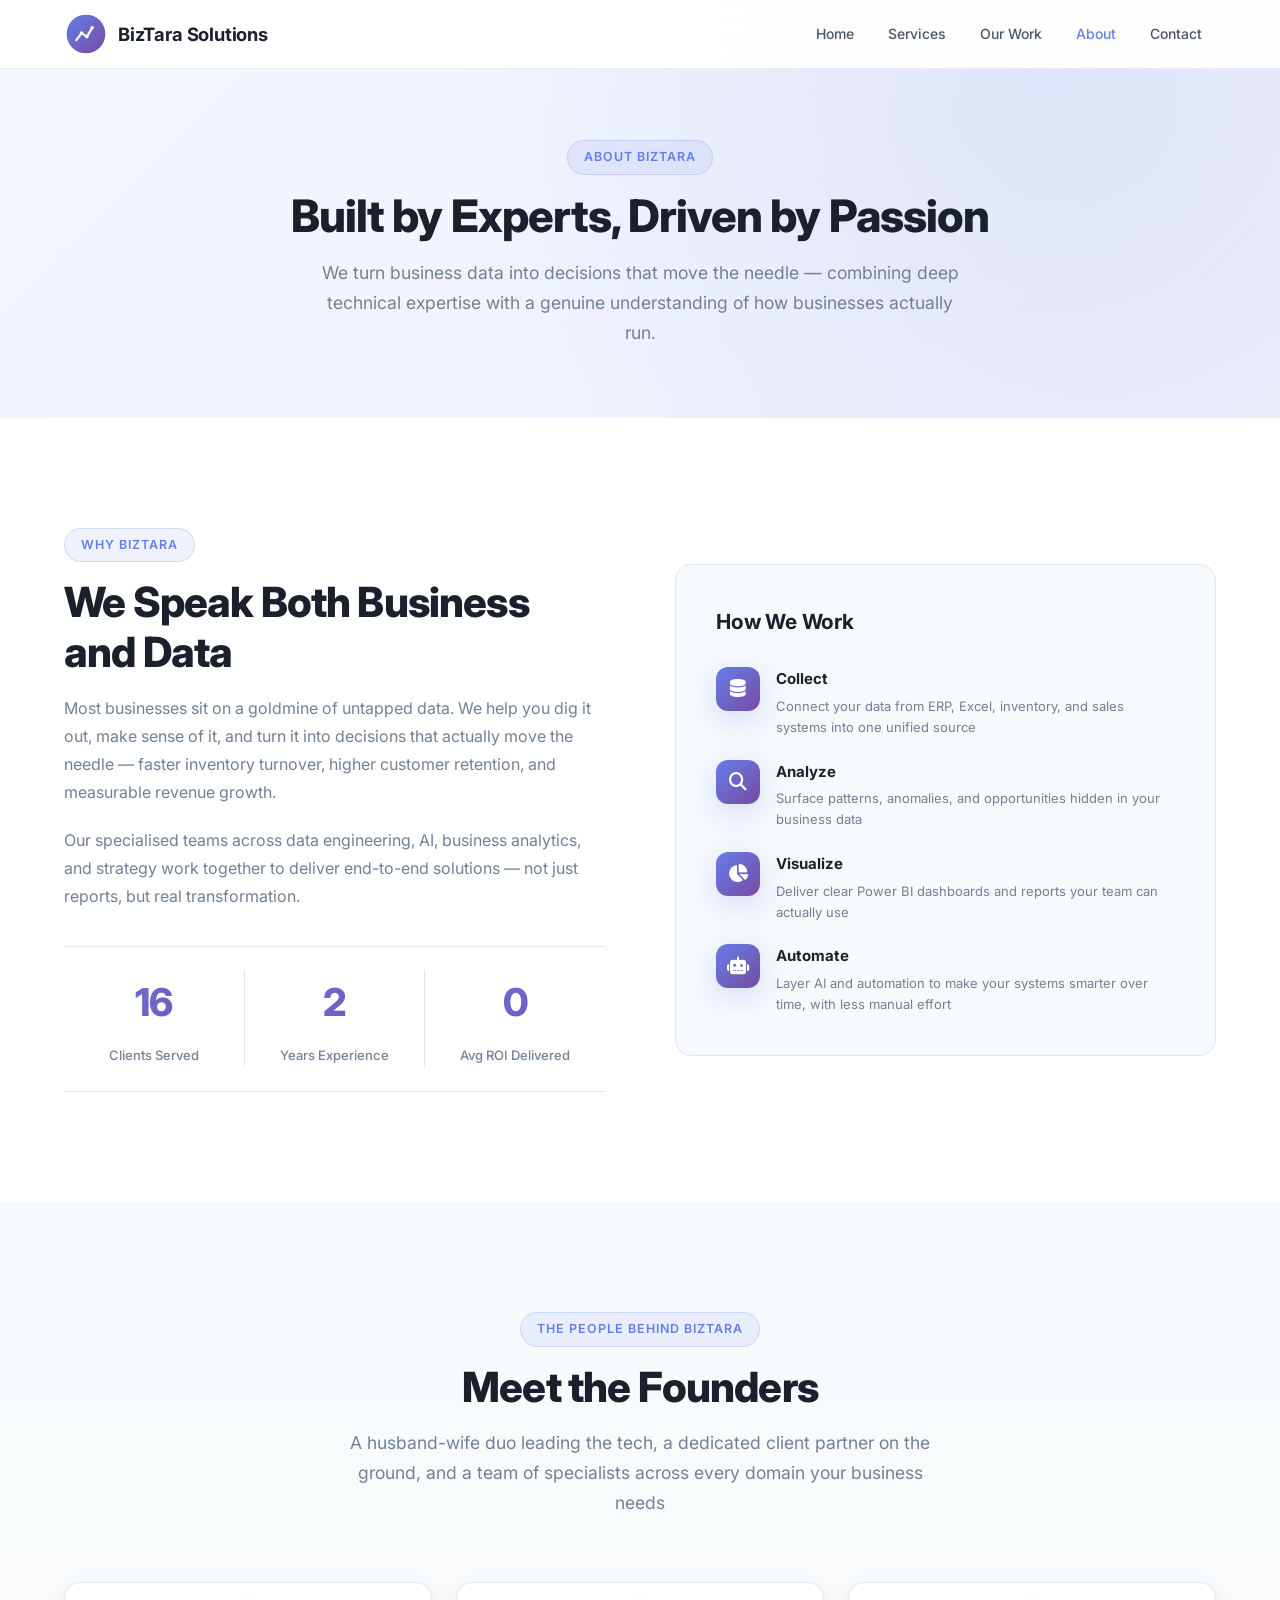
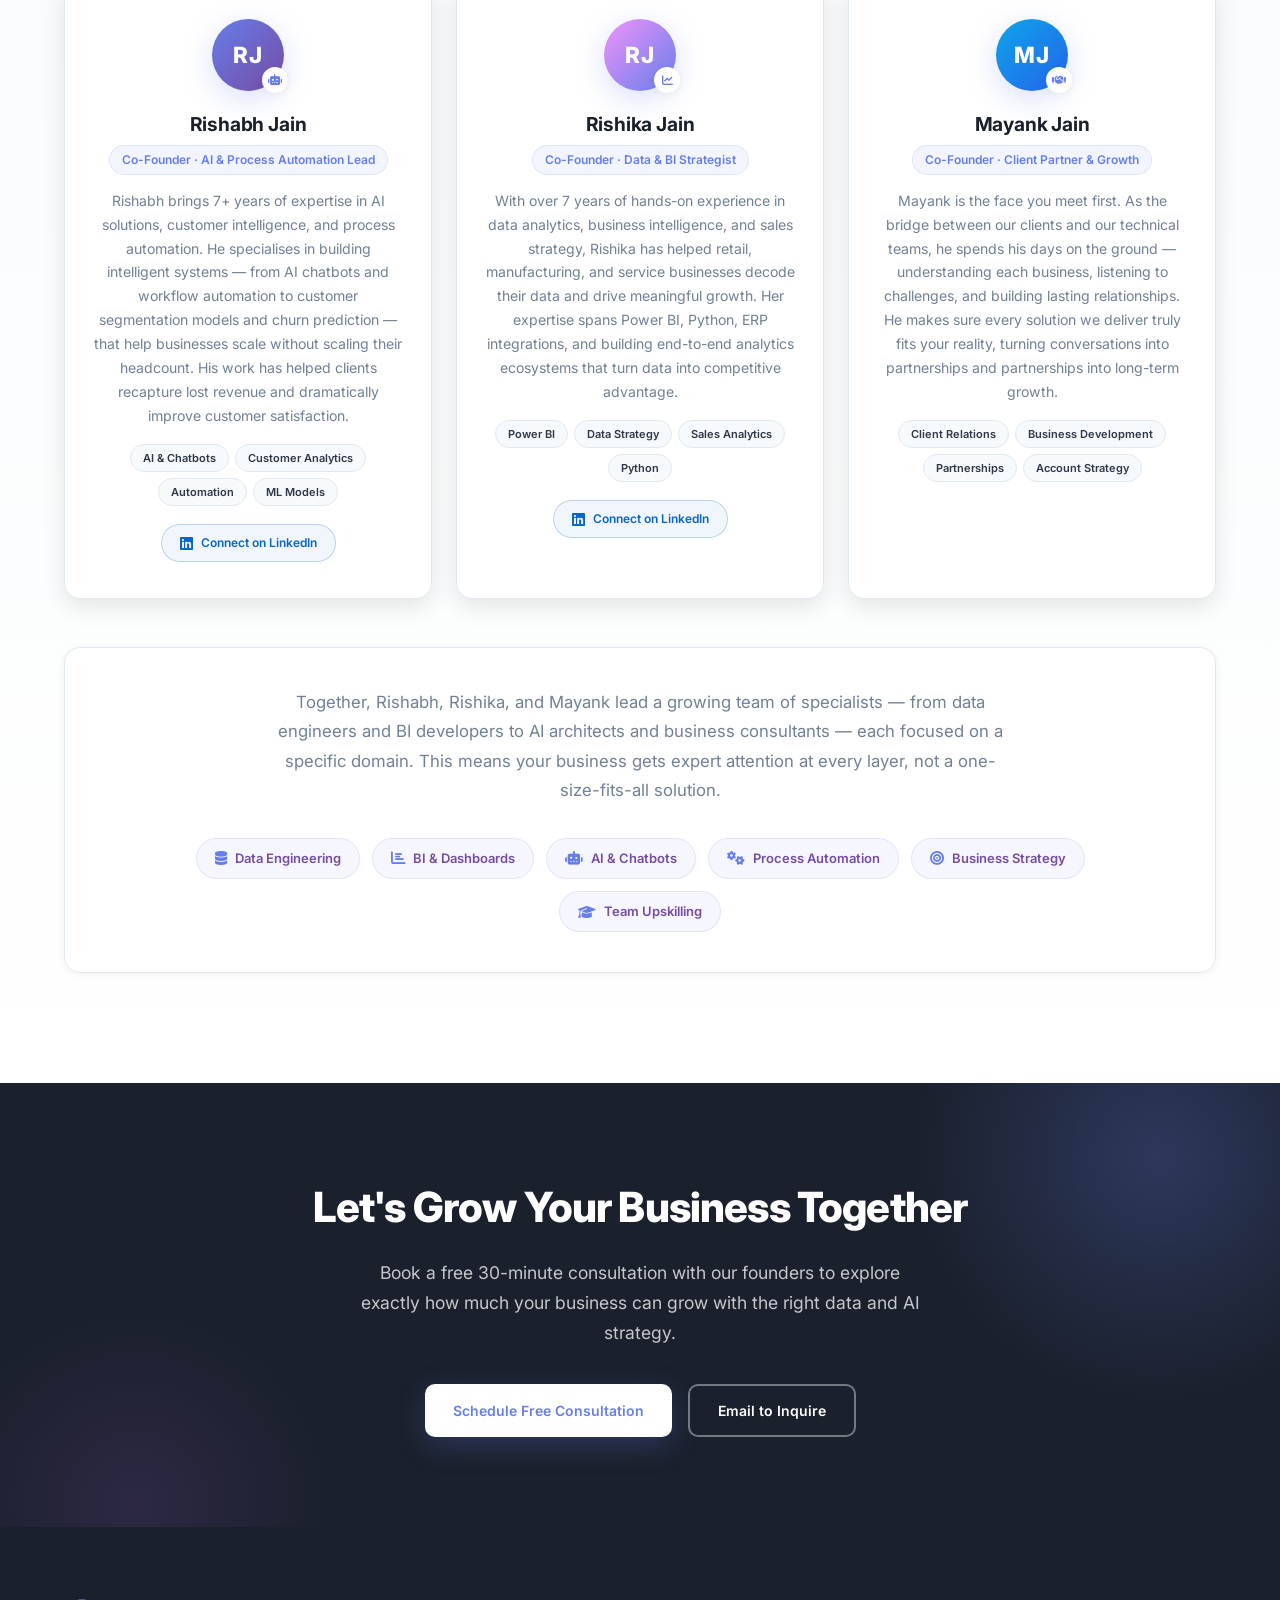
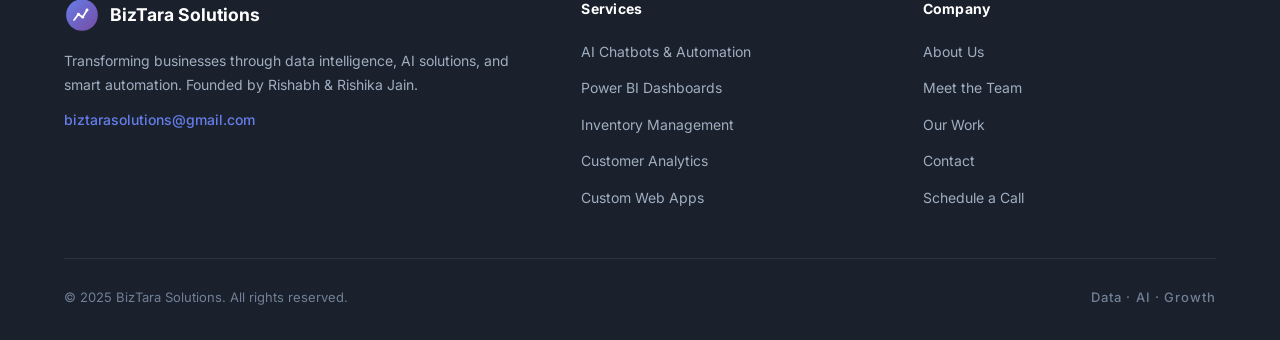
==== commit 81ab5024: "Add founder LinkedIn links and real meeting locations - Add "Connect on LinkedIn" buttons to Rishabh" ====
--- a/about.html
+++ b/about.html
@@ -170,6 +170,7 @@
                             <span>Automation</span>
                             <span>ML Models</span>
                         </div>
+                        <a href="https://www.linkedin.com/in/rishabhjain0508/" class="founder-linkedin" target="_blank" rel="noopener"><i class="fab fa-linkedin"></i> Connect on LinkedIn</a>
                     </div>
                 </div>
 
@@ -193,6 +194,7 @@
                             <span>Sales Analytics</span>
                             <span>Python</span>
                         </div>
+                        <a href="https://www.linkedin.com/in/rishika-jain-278619177/" class="founder-linkedin" target="_blank" rel="noopener"><i class="fab fa-linkedin"></i> Connect on LinkedIn</a>
                     </div>
                 </div>
 
--- a/css/style.css
+++ b/css/style.css
@@ -1261,6 +1261,31 @@
     border-radius: 50px;
 }
 
+.founder-linkedin {
+    display: inline-flex;
+    align-items: center;
+    gap: 8px;
+    margin-top: 18px;
+    font-size: 12px;
+    font-weight: 600;
+    color: #0a66c2;
+    text-decoration: none;
+    padding: 8px 18px;
+    border: 1px solid rgba(10,102,194,0.25);
+    border-radius: 50px;
+    background: rgba(10,102,194,0.06);
+    transition: var(--transition);
+}
+
+.founder-linkedin:hover {
+    background: #0a66c2;
+    color: white;
+    border-color: #0a66c2;
+    transform: translateY(-2px);
+}
+
+.founder-linkedin i { font-size: 15px; }
+
 /* Team intro */
 .team-intro {
     background: white;
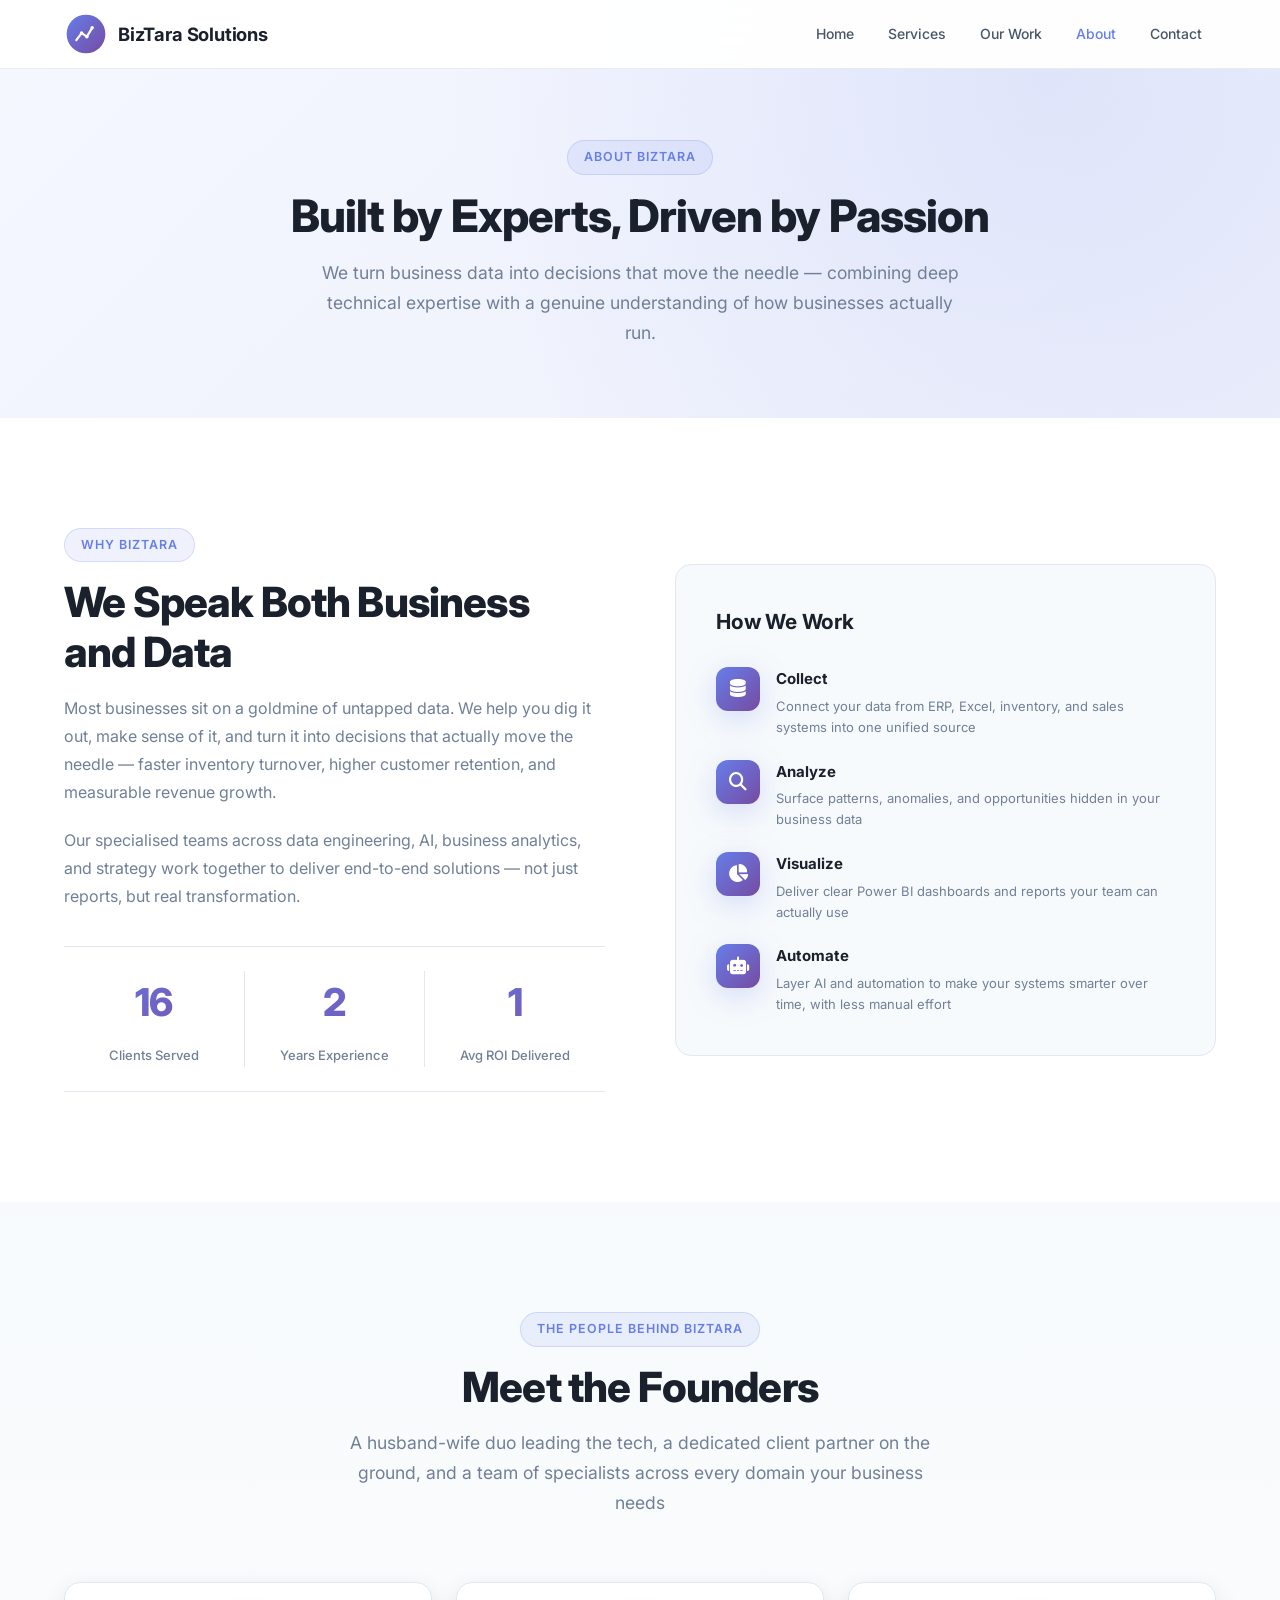
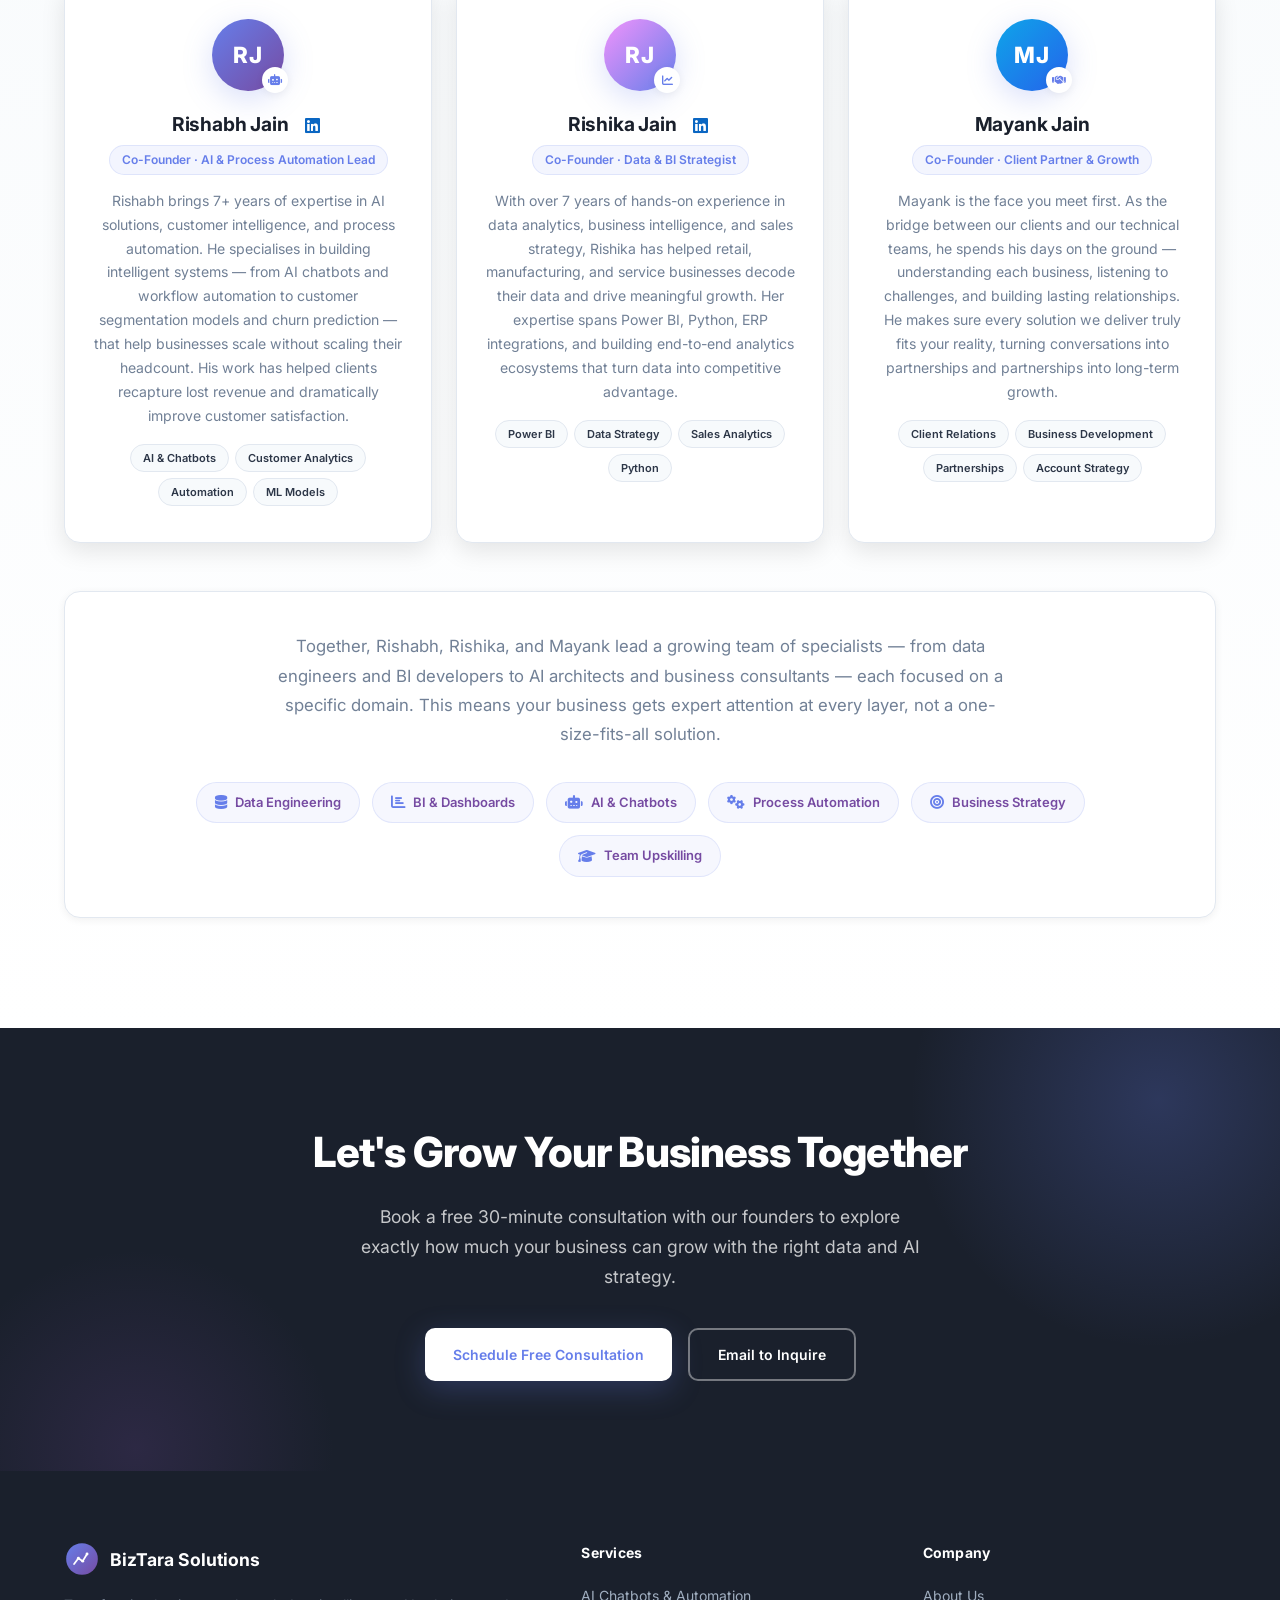
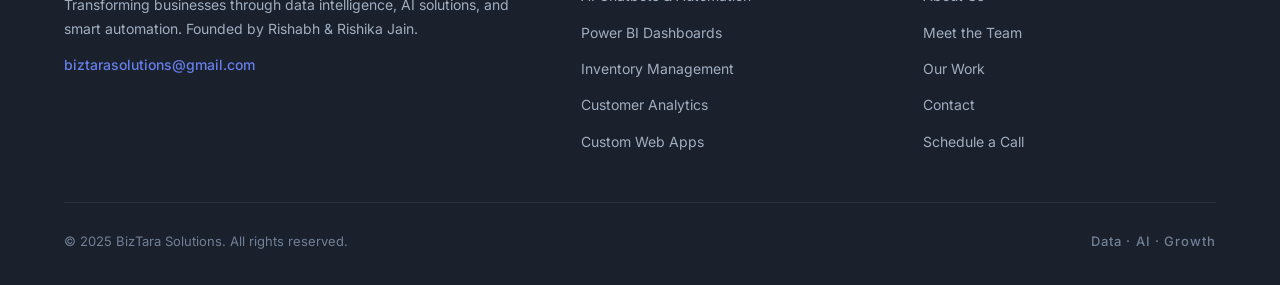
==== commit 70cbc0c1: "Show founder LinkedIn as inline icon next to name - Replace full-width LinkedIn button with a small " ====
--- a/about.html
+++ b/about.html
@@ -156,7 +156,7 @@
                         <div class="founder-badge-icon"><i class="fas fa-robot"></i></div>
                     </div>
                     <div class="founder-info">
-                        <h3>Rishabh Jain</h3>
+                        <h3>Rishabh Jain <a href="https://www.linkedin.com/in/rishabhjain0508/" class="founder-li" target="_blank" rel="noopener" aria-label="Rishabh Jain on LinkedIn"><i class="fab fa-linkedin"></i></a></h3>
                         <span class="founder-title">Co-Founder · AI & Process Automation Lead</span>
                         <p class="founder-bio">
                             Rishabh brings 7+ years of expertise in AI solutions, customer intelligence, and process automation.
@@ -170,7 +170,6 @@
                             <span>Automation</span>
                             <span>ML Models</span>
                         </div>
-                        <a href="https://www.linkedin.com/in/rishabhjain0508/" class="founder-linkedin" target="_blank" rel="noopener"><i class="fab fa-linkedin"></i> Connect on LinkedIn</a>
                     </div>
                 </div>
 
@@ -180,7 +179,7 @@
                         <div class="founder-badge-icon"><i class="fas fa-chart-line"></i></div>
                     </div>
                     <div class="founder-info">
-                        <h3>Rishika Jain</h3>
+                        <h3>Rishika Jain <a href="https://www.linkedin.com/in/rishika-jain-278619177/" class="founder-li" target="_blank" rel="noopener" aria-label="Rishika Jain on LinkedIn"><i class="fab fa-linkedin"></i></a></h3>
                         <span class="founder-title">Co-Founder · Data & BI Strategist</span>
                         <p class="founder-bio">
                             With over 7 years of hands-on experience in data analytics, business intelligence, and sales strategy,
@@ -194,7 +193,6 @@
                             <span>Sales Analytics</span>
                             <span>Python</span>
                         </div>
-                        <a href="https://www.linkedin.com/in/rishika-jain-278619177/" class="founder-linkedin" target="_blank" rel="noopener"><i class="fab fa-linkedin"></i> Connect on LinkedIn</a>
                     </div>
                 </div>
 
--- a/css/style.css
+++ b/css/style.css
@@ -1261,30 +1261,24 @@
     border-radius: 50px;
 }
 
-.founder-linkedin {
+.founder-li {
     display: inline-flex;
     align-items: center;
-    gap: 8px;
-    margin-top: 18px;
-    font-size: 12px;
-    font-weight: 600;
+    justify-content: center;
+    width: 24px;
+    height: 24px;
+    margin-left: 8px;
     color: #0a66c2;
+    font-size: 1.05rem;
+    vertical-align: middle;
     text-decoration: none;
-    padding: 8px 18px;
-    border: 1px solid rgba(10,102,194,0.25);
-    border-radius: 50px;
-    background: rgba(10,102,194,0.06);
     transition: var(--transition);
 }
 
-.founder-linkedin:hover {
-    background: #0a66c2;
-    color: white;
-    border-color: #0a66c2;
+.founder-li:hover {
+    color: #084d94;
     transform: translateY(-2px);
 }
-
-.founder-linkedin i { font-size: 15px; }
 
 /* Team intro */
 .team-intro {
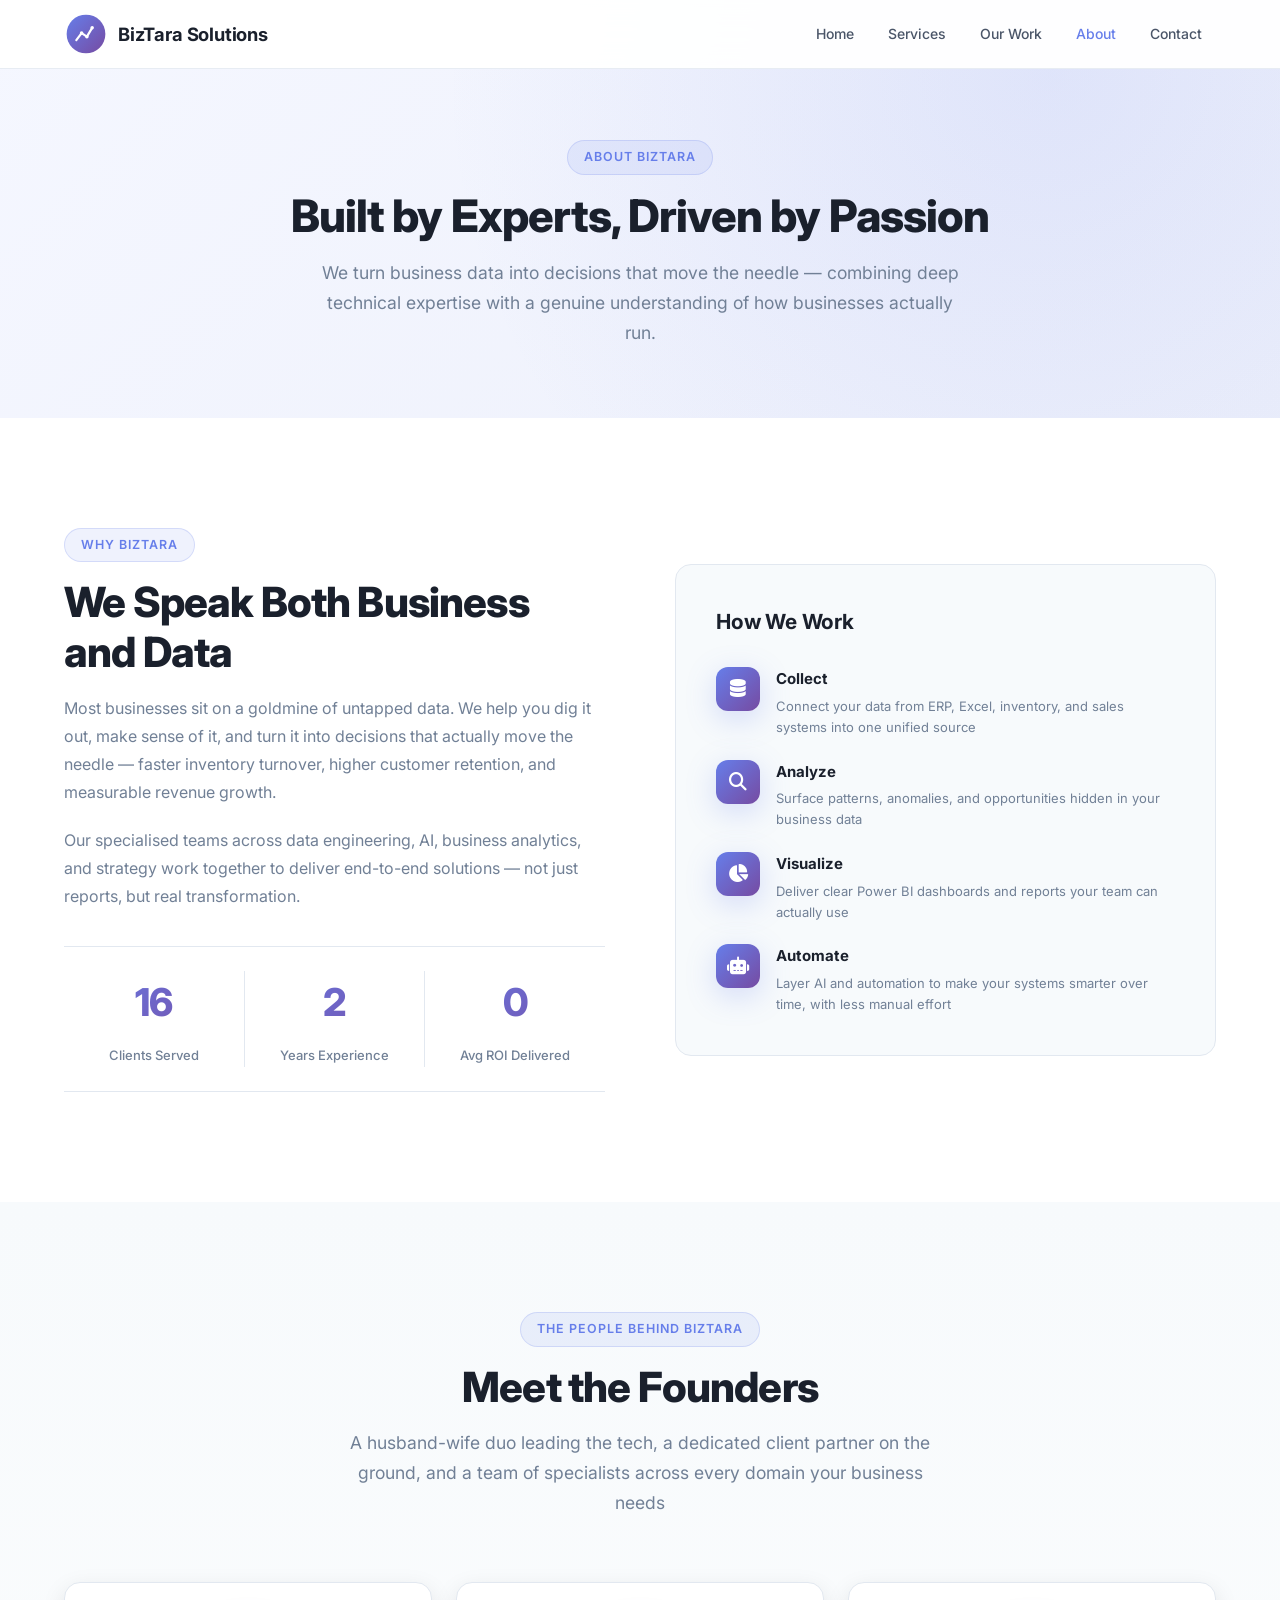
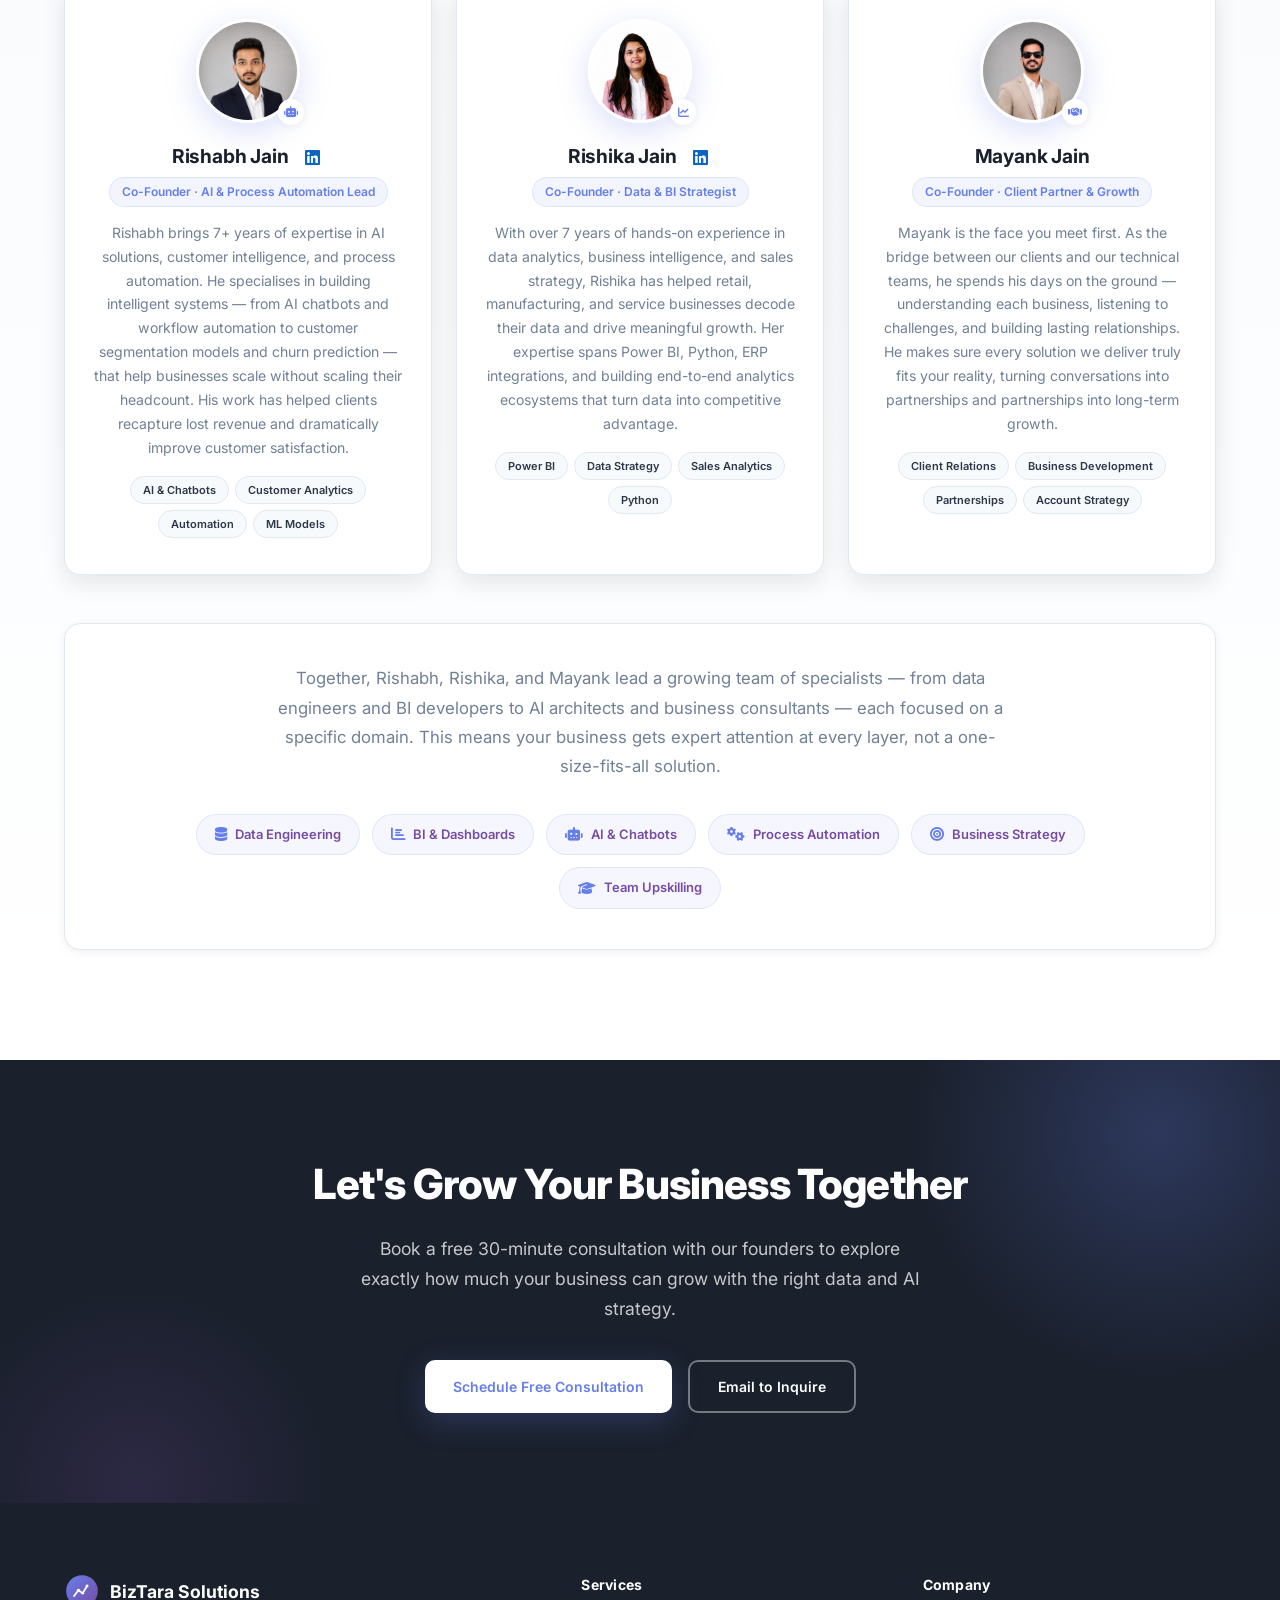
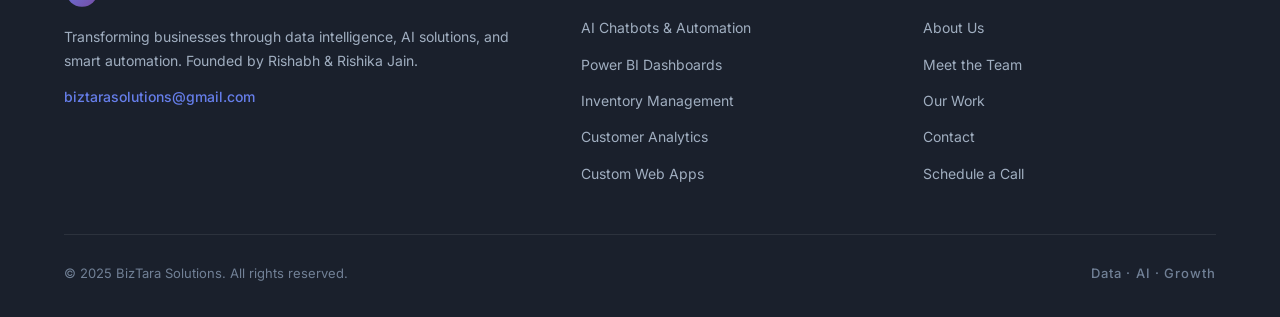
==== commit 06a91f7d: "Add real founder photos on About page - Add optimized headshots for Rishabh, Rishika & Mayank (600px" ====
--- a/about.html
+++ b/about.html
@@ -152,7 +152,7 @@
             <div class="founders-grid">
                 <div class="founder-card">
                     <div class="founder-avatar">
-                        <div class="avatar-initials">RJ</div>
+                        <img class="avatar-photo" src="assets/rishabh.jpg" alt="Rishabh Jain" width="104" height="104">
                         <div class="founder-badge-icon"><i class="fas fa-robot"></i></div>
                     </div>
                     <div class="founder-info">
@@ -175,7 +175,7 @@
 
                 <div class="founder-card">
                     <div class="founder-avatar">
-                        <div class="avatar-initials ri">RJ</div>
+                        <img class="avatar-photo" src="assets/rishika.jpg" alt="Rishika Jain" width="104" height="104">
                         <div class="founder-badge-icon"><i class="fas fa-chart-line"></i></div>
                     </div>
                     <div class="founder-info">
@@ -198,7 +198,7 @@
 
                 <div class="founder-card">
                     <div class="founder-avatar">
-                        <div class="avatar-initials ma">MJ</div>
+                        <img class="avatar-photo" src="assets/mayank.jpg" alt="Mayank Jain" width="104" height="104">
                         <div class="founder-badge-icon"><i class="fas fa-handshake"></i></div>
                     </div>
                     <div class="founder-info">
--- a/css/style.css
+++ b/css/style.css
@@ -1200,6 +1200,17 @@
     background: linear-gradient(135deg, #0ea5e9, #2563eb);
 }
 
+.avatar-photo {
+    width: 104px;
+    height: 104px;
+    border-radius: 50%;
+    object-fit: cover;
+    object-position: center top;
+    border: 3px solid white;
+    box-shadow: var(--shadow-purple);
+    display: block;
+}
+
 .founder-badge-icon {
     position: absolute;
     bottom: -2px;
